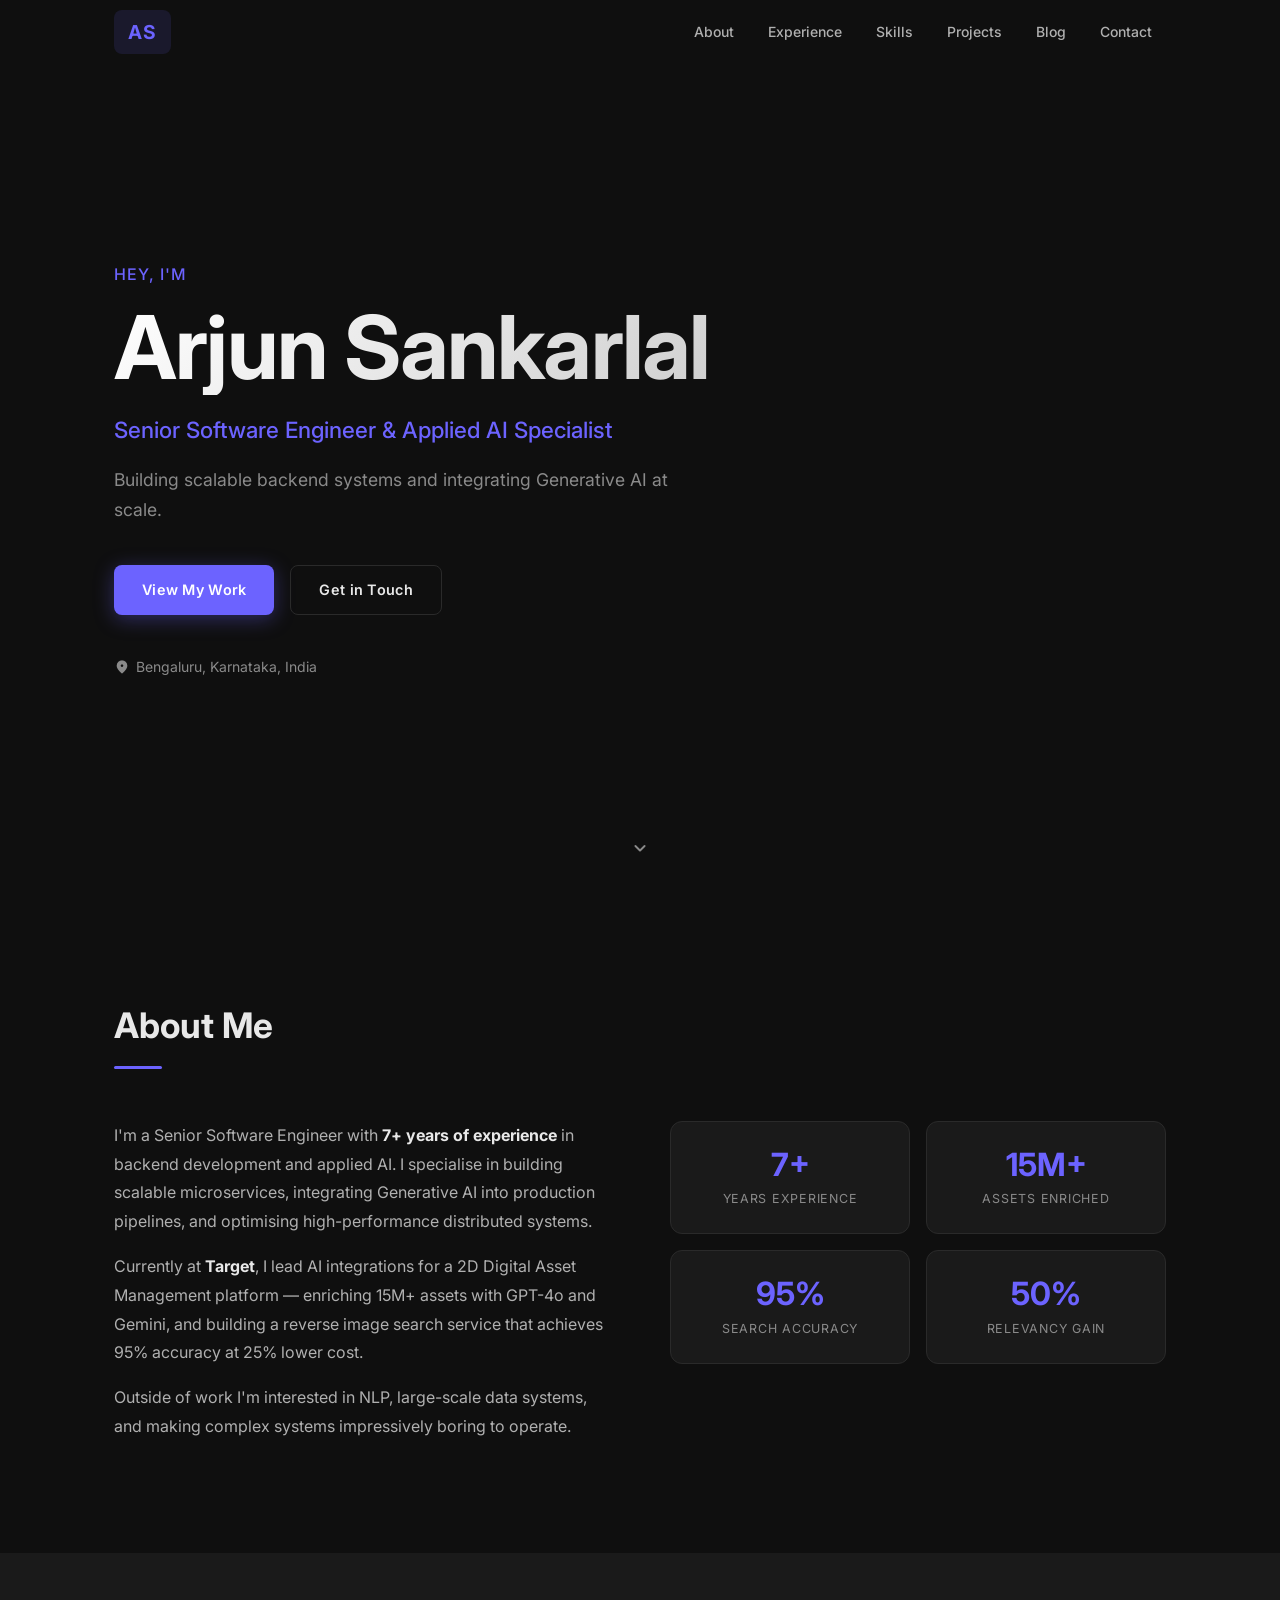
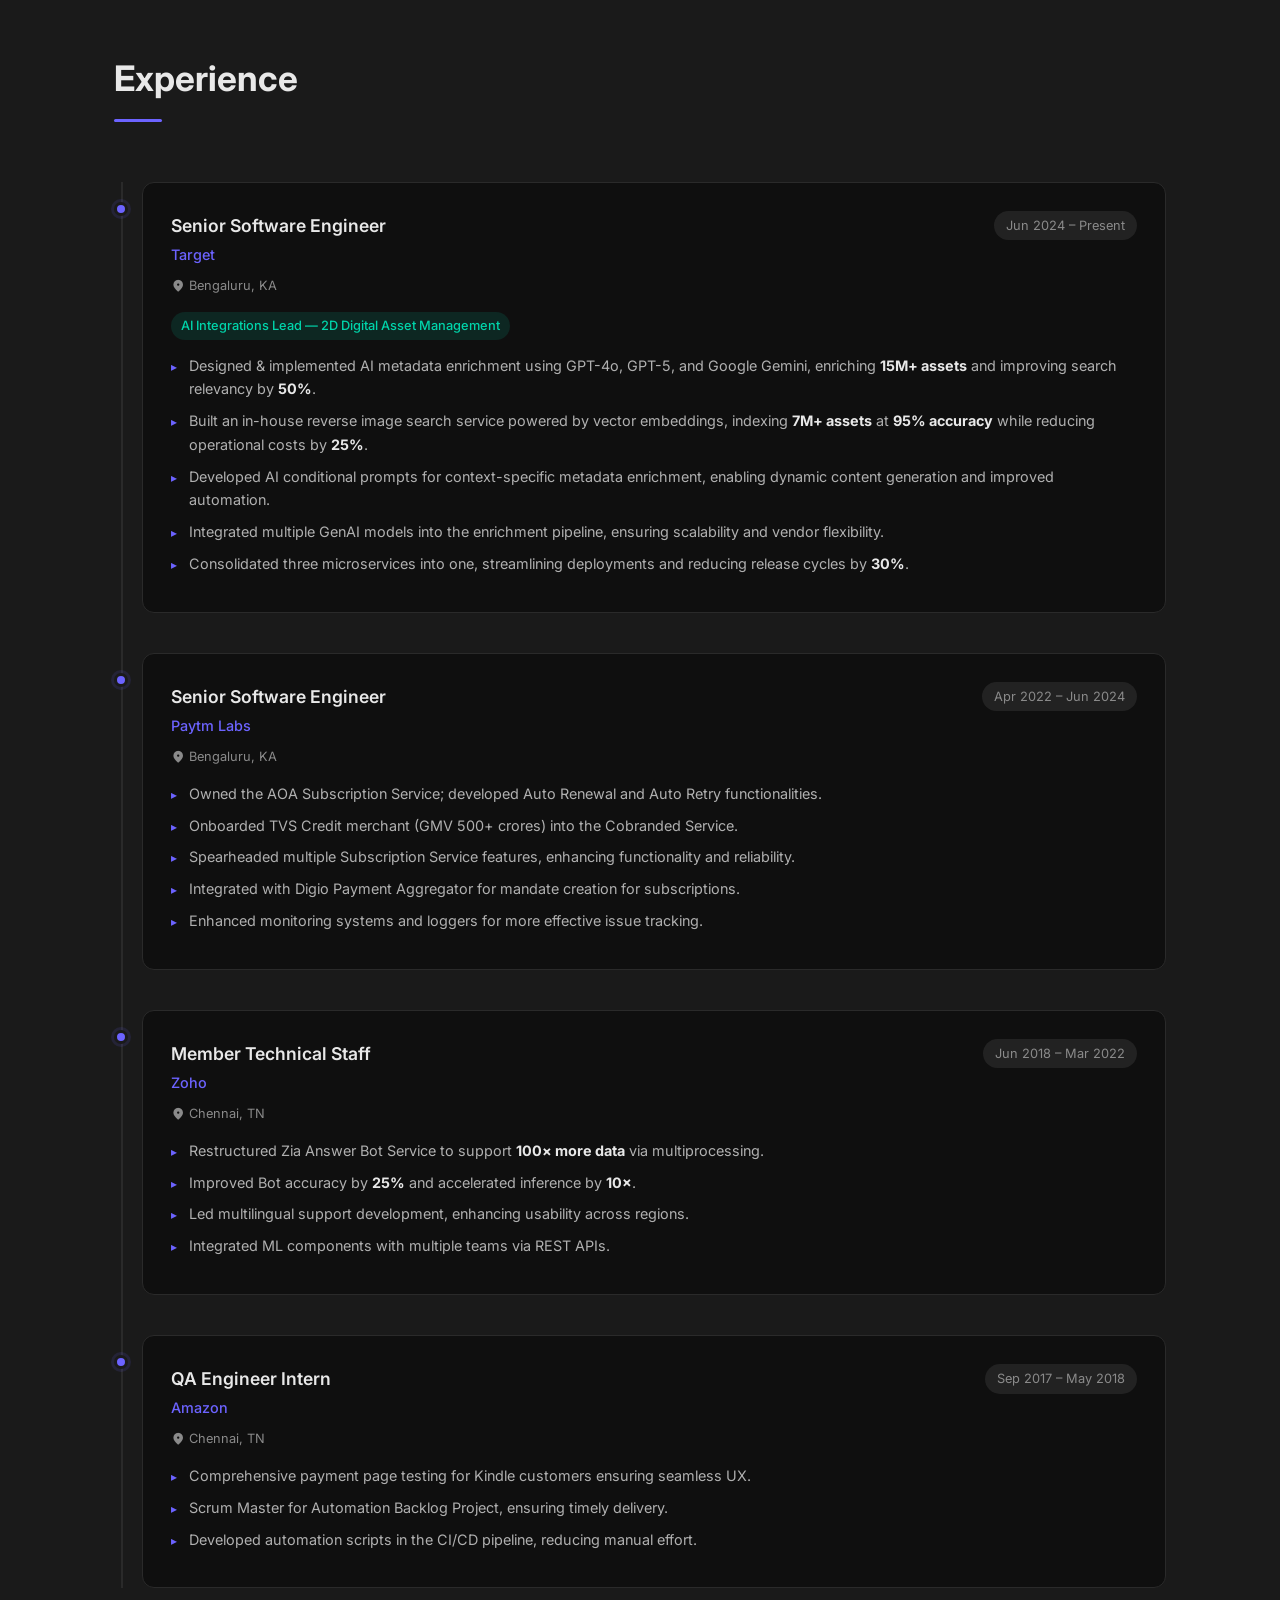
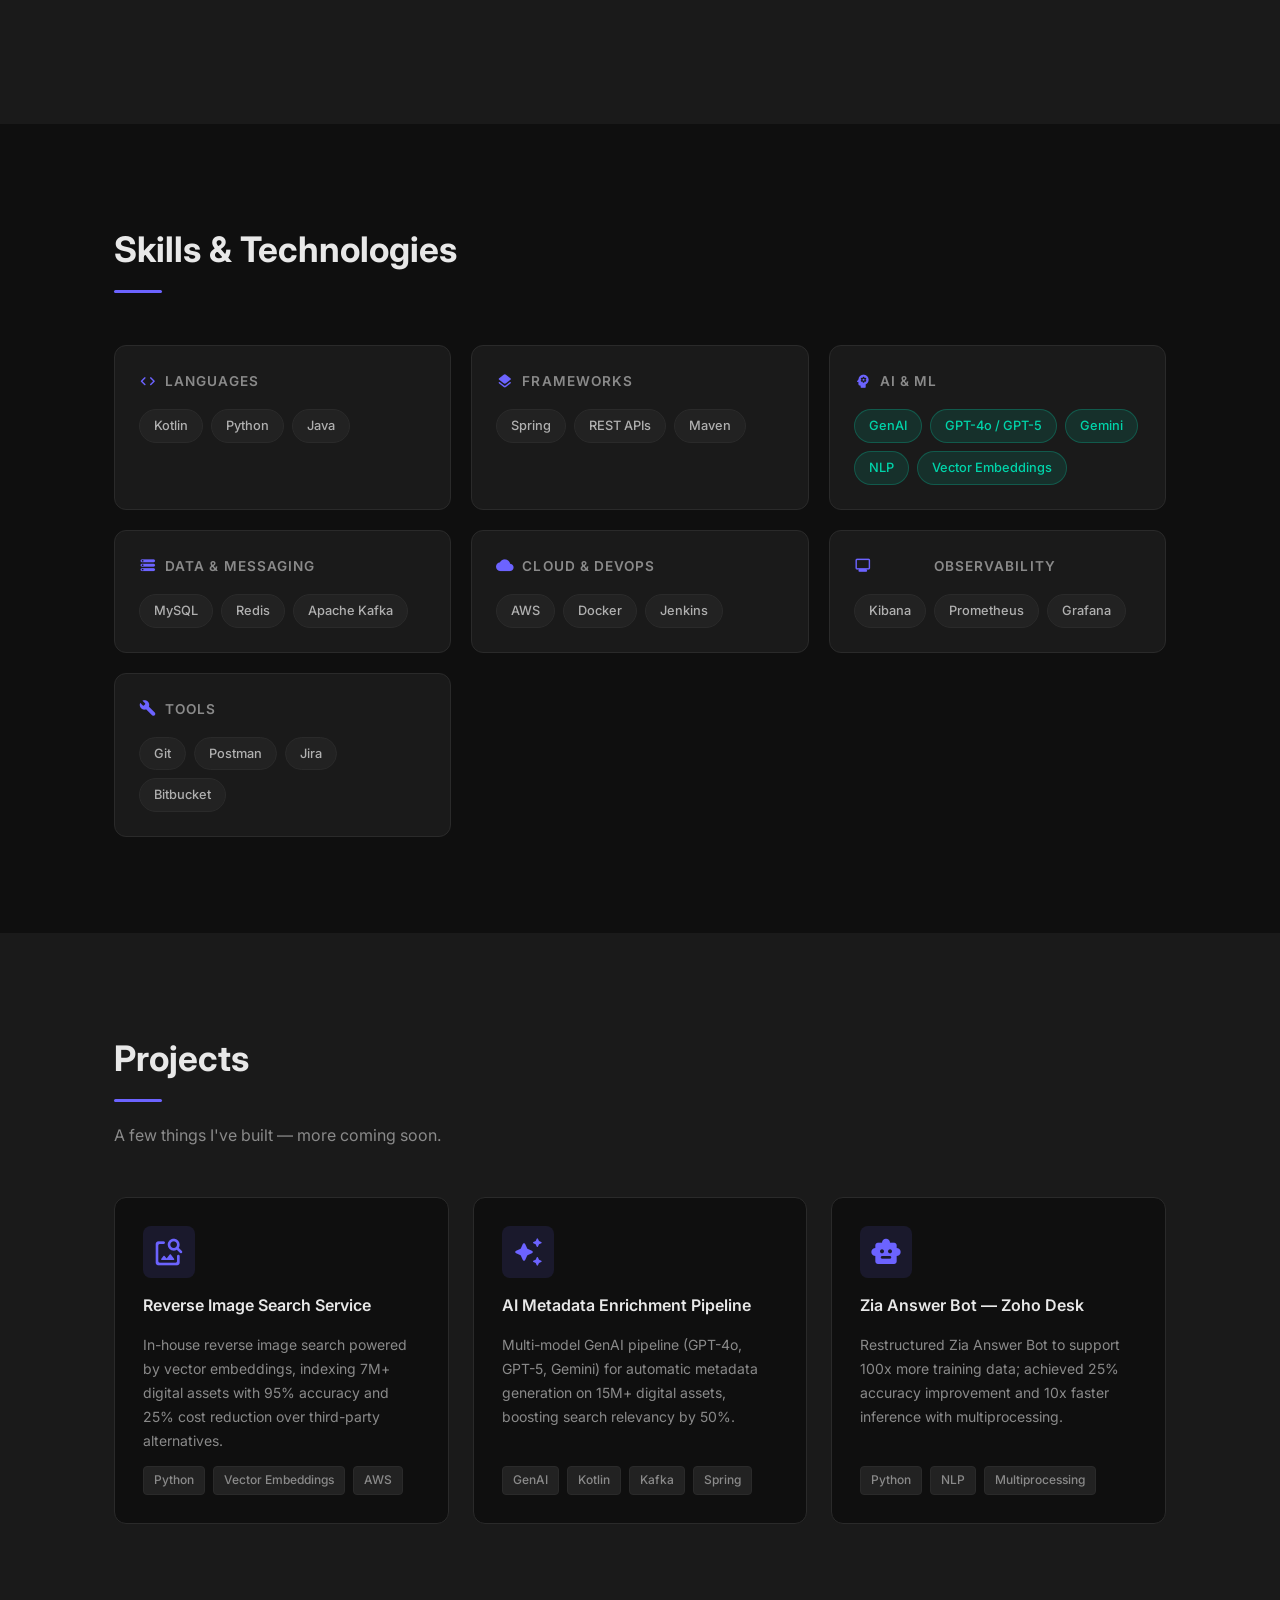
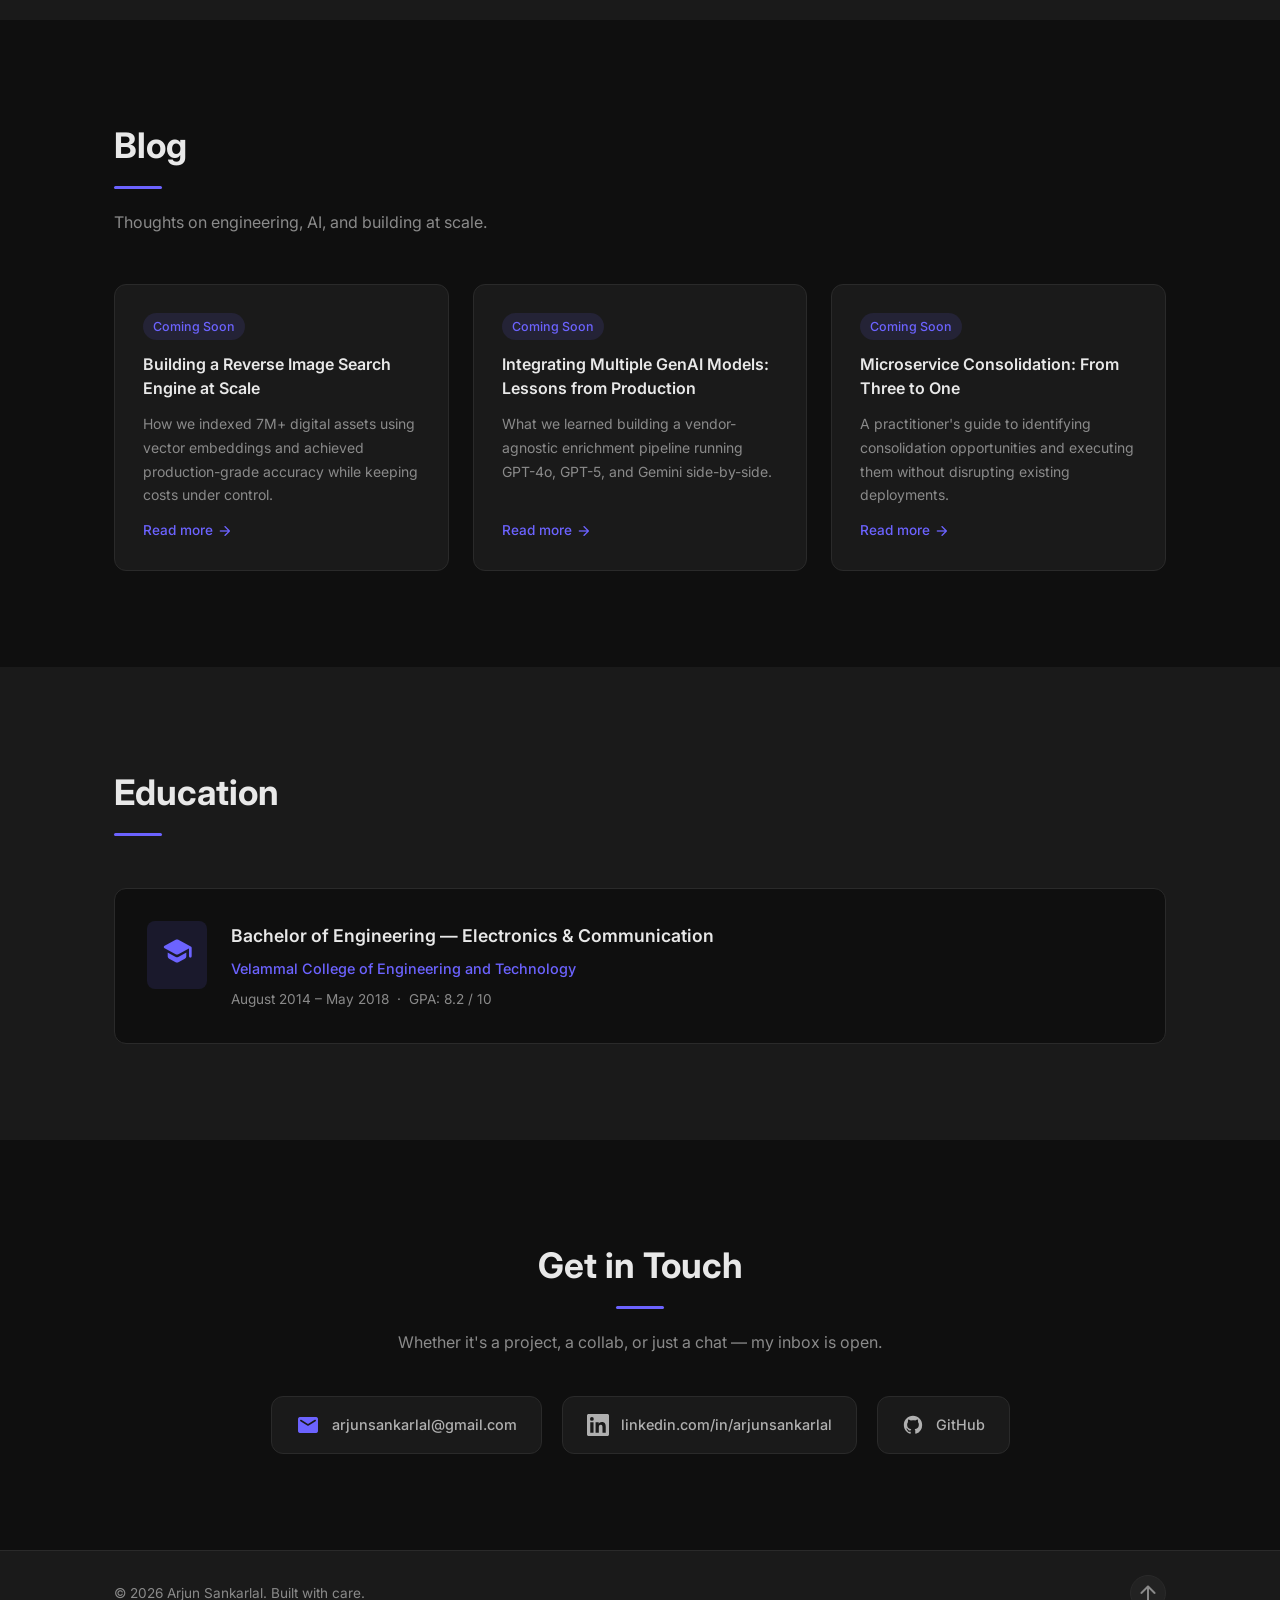
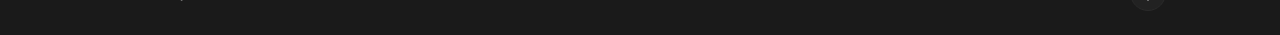
==== index.html @ 86dde0c1 "Initial commit: personal portfolio" ====
<!DOCTYPE html>
<html lang="en">
<head>
  <meta charset="UTF-8" />
  <meta name="viewport" content="width=device-width, initial-scale=1.0" />
  <meta name="description" content="Arjun Sankarlal — Senior Software Engineer specialising in backend development and applied AI." />
  <title>Arjun Sankarlal</title>
  <link rel="preconnect" href="https://fonts.googleapis.com" />
  <link rel="preconnect" href="https://fonts.gstatic.com" crossorigin />
  <link href="https://fonts.googleapis.com/css2?family=Inter:wght@300;400;500;600;700&display=swap" rel="stylesheet" />
  <link href="https://fonts.googleapis.com/icon?family=Material+Icons+Round" rel="stylesheet" />
  <link rel="stylesheet" href="style.css" />
</head>
<body>
  <header class="site-header" id="site-header">
    <nav class="nav-inner">
      <a href="#hero" class="nav-logo">AS</a>
      <button class="nav-hamburger" id="nav-hamburger" aria-label="Toggle menu">
        <span class="material-icons-round">menu</span>
      </button>
      <ul class="nav-links" id="nav-links">
        <li><a href="#about"      class="nav-link">About</a></li>
        <li><a href="#experience" class="nav-link">Experience</a></li>
        <li><a href="#skills"     class="nav-link">Skills</a></li>
        <li><a href="#projects"   class="nav-link">Projects</a></li>
        <li><a href="#blogs"      class="nav-link">Blog</a></li>
        <li><a href="#contact"    class="nav-link">Contact</a></li>
      </ul>
    </nav>
  </header>

  <main>
    <section id="hero" class="hero">
      <div class="hero-content">
        <p class="hero-eyebrow">Hey, I'm</p>
        <h1 class="hero-name">Arjun Sankarlal</h1>
        <p class="hero-title">Senior Software Engineer &amp; Applied AI Specialist</p>
        <p class="hero-sub">Building scalable backend systems and integrating Generative AI at scale.</p>
        <div class="hero-cta">
          <a href="#experience" class="btn btn-primary">View My Work</a>
          <a href="#contact"    class="btn btn-outline">Get in Touch</a>
        </div>
        <div class="hero-location">
          <span class="material-icons-round" aria-hidden="true">location_on</span>
          Bengaluru, Karnataka, India
        </div>
      </div>
      <div class="hero-scroll-hint" aria-hidden="true">
        <span class="material-icons-round">keyboard_arrow_down</span>
      </div>
    </section>

    <section id="about" class="section">
      <div class="container">
        <h2 class="section-title">About Me</h2>
        <div class="about-grid">
          <div class="about-text">
            <p>I'm a Senior Software Engineer with <strong>7+ years of experience</strong> in backend development and applied AI. I specialise in building scalable microservices, integrating Generative AI into production pipelines, and optimising high-performance distributed systems.</p>
            <p>Currently at <strong>Target</strong>, I lead AI integrations for a 2D Digital Asset Management platform — enriching 15M+ assets with GPT-4o and Gemini, and building a reverse image search service that achieves 95% accuracy at 25% lower cost.</p>
            <p>Outside of work I'm interested in NLP, large-scale data systems, and making complex systems impressively boring to operate.</p>
          </div>
          <div class="about-stats">
            <div class="stat-card reveal"><span class="stat-number">7+</span><span class="stat-label">Years Experience</span></div>
            <div class="stat-card reveal"><span class="stat-number">15M+</span><span class="stat-label">Assets Enriched</span></div>
            <div class="stat-card reveal"><span class="stat-number">95%</span><span class="stat-label">Search Accuracy</span></div>
            <div class="stat-card reveal"><span class="stat-number">50%</span><span class="stat-label">Relevancy Gain</span></div>
          </div>
        </div>
      </div>
    </section>

    <section id="experience" class="section section-alt">
      <div class="container">
        <h2 class="section-title">Experience</h2>
        <div class="timeline">

          <div class="timeline-item reveal">
            <div class="timeline-marker"></div>
            <div class="timeline-card">
              <div class="timeline-header">
                <div>
                  <h3 class="timeline-role">Senior Software Engineer</h3>
                  <p class="timeline-company">Target</p>
                </div>
                <span class="timeline-period">Jun 2024 – Present</span>
              </div>
              <p class="timeline-location"><span class="material-icons-round">location_on</span> Bengaluru, KA</p>
              <p class="timeline-tag-label">AI Integrations Lead — 2D Digital Asset Management</p>
              <ul class="timeline-bullets">
                <li>Designed &amp; implemented AI metadata enrichment using GPT-4o, GPT-5, and Google Gemini, enriching <strong>15M+ assets</strong> and improving search relevancy by <strong>50%</strong>.</li>
                <li>Built an in-house reverse image search service powered by vector embeddings, indexing <strong>7M+ assets</strong> at <strong>95% accuracy</strong> while reducing operational costs by <strong>25%</strong>.</li>
                <li>Developed AI conditional prompts for context-specific metadata enrichment, enabling dynamic content generation and improved automation.</li>
                <li>Integrated multiple GenAI models into the enrichment pipeline, ensuring scalability and vendor flexibility.</li>
                <li>Consolidated three microservices into one, streamlining deployments and reducing release cycles by <strong>30%</strong>.</li>
              </ul>
            </div>
          </div>

          <div class="timeline-item reveal">
            <div class="timeline-marker"></div>
            <div class="timeline-card">
              <div class="timeline-header">
                <div>
                  <h3 class="timeline-role">Senior Software Engineer</h3>
                  <p class="timeline-company">Paytm Labs</p>
                </div>
                <span class="timeline-period">Apr 2022 – Jun 2024</span>
              </div>
              <p class="timeline-location"><span class="material-icons-round">location_on</span> Bengaluru, KA</p>
              <ul class="timeline-bullets">
                <li>Owned the AOA Subscription Service; developed Auto Renewal and Auto Retry functionalities.</li>
                <li>Onboarded TVS Credit merchant (GMV 500+ crores) into the Cobranded Service.</li>
                <li>Spearheaded multiple Subscription Service features, enhancing functionality and reliability.</li>
                <li>Integrated with Digio Payment Aggregator for mandate creation for subscriptions.</li>
                <li>Enhanced monitoring systems and loggers for more effective issue tracking.</li>
              </ul>
            </div>
          </div>

          <div class="timeline-item reveal">
            <div class="timeline-marker"></div>
            <div class="timeline-card">
              <div class="timeline-header">
                <div>
                  <h3 class="timeline-role">Member Technical Staff</h3>
                  <p class="timeline-company">Zoho</p>
                </div>
                <span class="timeline-period">Jun 2018 – Mar 2022</span>
              </div>
              <p class="timeline-location"><span class="material-icons-round">location_on</span> Chennai, TN</p>
              <ul class="timeline-bullets">
                <li>Restructured Zia Answer Bot Service to support <strong>100× more data</strong> via multiprocessing.</li>
                <li>Improved Bot accuracy by <strong>25%</strong> and accelerated inference by <strong>10×</strong>.</li>
                <li>Led multilingual support development, enhancing usability across regions.</li>
                <li>Integrated ML components with multiple teams via REST APIs.</li>
              </ul>
            </div>
          </div>

          <div class="timeline-item reveal">
            <div class="timeline-marker"></div>
            <div class="timeline-card">
              <div class="timeline-header">
                <div>
                  <h3 class="timeline-role">QA Engineer Intern</h3>
                  <p class="timeline-company">Amazon</p>
                </div>
                <span class="timeline-period">Sep 2017 – May 2018</span>
              </div>
              <p class="timeline-location"><span class="material-icons-round">location_on</span> Chennai, TN</p>
              <ul class="timeline-bullets">
                <li>Comprehensive payment page testing for Kindle customers ensuring seamless UX.</li>
                <li>Scrum Master for Automation Backlog Project, ensuring timely delivery.</li>
                <li>Developed automation scripts in the CI/CD pipeline, reducing manual effort.</li>
              </ul>
            </div>
          </div>

        </div>
      </div>
    </section>

    <section id="skills" class="section">
      <div class="container">
        <h2 class="section-title">Skills &amp; Technologies</h2>
        <div class="skills-grid">
          <div class="skill-group reveal">
            <h3 class="skill-group-title"><span class="material-icons-round">code</span> Languages</h3>
            <div class="skill-chips"><span class="chip">Kotlin</span><span class="chip">Python</span><span class="chip">Java</span></div>
          </div>
          <div class="skill-group reveal">
            <h3 class="skill-group-title"><span class="material-icons-round">layers</span> Frameworks</h3>
            <div class="skill-chips"><span class="chip">Spring</span><span class="chip">REST APIs</span><span class="chip">Maven</span></div>
          </div>
          <div class="skill-group reveal">
            <h3 class="skill-group-title"><span class="material-icons-round">psychology</span> AI &amp; ML</h3>
            <div class="skill-chips"><span class="chip chip-accent">GenAI</span><span class="chip chip-accent">GPT-4o / GPT-5</span><span class="chip chip-accent">Gemini</span><span class="chip chip-accent">NLP</span><span class="chip chip-accent">Vector Embeddings</span></div>
          </div>
          <div class="skill-group reveal">
            <h3 class="skill-group-title"><span class="material-icons-round">storage</span> Data &amp; Messaging</h3>
            <div class="skill-chips"><span class="chip">MySQL</span><span class="chip">Redis</span><span class="chip">Apache Kafka</span></div>
          </div>
          <div class="skill-group reveal">
            <h3 class="skill-group-title"><span class="material-icons-round">cloud</span> Cloud &amp; DevOps</h3>
            <div class="skill-chips"><span class="chip">AWS</span><span class="chip">Docker</span><span class="chip">Jenkins</span></div>
          </div>
          <div class="skill-group reveal">
            <h3 class="skill-group-title"><span class="material-icons-round">monitoring</span> Observability</h3>
            <div class="skill-chips"><span class="chip">Kibana</span><span class="chip">Prometheus</span><span class="chip">Grafana</span></div>
          </div>
          <div class="skill-group reveal">
            <h3 class="skill-group-title"><span class="material-icons-round">build</span> Tools</h3>
            <div class="skill-chips"><span class="chip">Git</span><span class="chip">Postman</span><span class="chip">Jira</span><span class="chip">Bitbucket</span></div>
          </div>
        </div>
      </div>
    </section>

    <section id="projects" class="section section-alt">
      <div class="container">
        <h2 class="section-title">Projects</h2>
        <p class="section-sub">A few things I've built — more coming soon.</p>
        <div class="projects-grid">
          <article class="project-card reveal">
            <div class="project-card-header">
              <span class="material-icons-round project-icon">image_search</span>
            </div>
            <h3 class="project-title">Reverse Image Search Service</h3>
            <p class="project-desc">In-house reverse image search powered by vector embeddings, indexing 7M+ digital assets with 95% accuracy and 25% cost reduction over third-party alternatives.</p>
            <div class="project-tags"><span class="tag">Python</span><span class="tag">Vector Embeddings</span><span class="tag">AWS</span></div>
          </article>
          <article class="project-card reveal">
            <div class="project-card-header">
              <span class="material-icons-round project-icon">auto_awesome</span>
            </div>
            <h3 class="project-title">AI Metadata Enrichment Pipeline</h3>
            <p class="project-desc">Multi-model GenAI pipeline (GPT-4o, GPT-5, Gemini) for automatic metadata generation on 15M+ digital assets, boosting search relevancy by 50%.</p>
            <div class="project-tags"><span class="tag">GenAI</span><span class="tag">Kotlin</span><span class="tag">Kafka</span><span class="tag">Spring</span></div>
          </article>
          <article class="project-card reveal">
            <div class="project-card-header">
              <span class="material-icons-round project-icon">smart_toy</span>
            </div>
            <h3 class="project-title">Zia Answer Bot — Zoho Desk</h3>
            <p class="project-desc">Restructured Zia Answer Bot to support 100x more training data; achieved 25% accuracy improvement and 10x faster inference with multiprocessing.</p>
            <div class="project-tags"><span class="tag">Python</span><span class="tag">NLP</span><span class="tag">Multiprocessing</span></div>
          </article>
        </div>
      </div>
    </section>

    <section id="blogs" class="section">
      <div class="container">
        <h2 class="section-title">Blog</h2>
        <p class="section-sub">Thoughts on engineering, AI, and building at scale.</p>
        <div class="blog-grid">
          <article class="blog-card reveal">
            <div class="blog-meta"><span class="blog-date">Coming Soon</span></div>
            <h3 class="blog-title">Building a Reverse Image Search Engine at Scale</h3>
            <p class="blog-excerpt">How we indexed 7M+ digital assets using vector embeddings and achieved production-grade accuracy while keeping costs under control.</p>
            <a href="#" class="blog-link">Read more <span class="material-icons-round">arrow_forward</span></a>
          </article>
          <article class="blog-card reveal">
            <div class="blog-meta"><span class="blog-date">Coming Soon</span></div>
            <h3 class="blog-title">Integrating Multiple GenAI Models: Lessons from Production</h3>
            <p class="blog-excerpt">What we learned building a vendor-agnostic enrichment pipeline running GPT-4o, GPT-5, and Gemini side-by-side.</p>
            <a href="#" class="blog-link">Read more <span class="material-icons-round">arrow_forward</span></a>
          </article>
          <article class="blog-card reveal">
            <div class="blog-meta"><span class="blog-date">Coming Soon</span></div>
            <h3 class="blog-title">Microservice Consolidation: From Three to One</h3>
            <p class="blog-excerpt">A practitioner's guide to identifying consolidation opportunities and executing them without disrupting existing deployments.</p>
            <a href="#" class="blog-link">Read more <span class="material-icons-round">arrow_forward</span></a>
          </article>
        </div>
      </div>
    </section>

    <section id="education" class="section section-alt">
      <div class="container">
        <h2 class="section-title">Education</h2>
        <div class="edu-card reveal">
          <div class="edu-icon"><span class="material-icons-round">school</span></div>
          <div class="edu-info">
            <h3 class="edu-degree">Bachelor of Engineering — Electronics &amp; Communication</h3>
            <p class="edu-school">Velammal College of Engineering and Technology</p>
            <p class="edu-detail">August 2014 – May 2018 &nbsp;·&nbsp; GPA: 8.2 / 10</p>
          </div>
        </div>
      </div>
    </section>

    <section id="contact" class="section">
      <div class="container contact-container">
        <h2 class="section-title">Get in Touch</h2>
        <p class="section-sub">Whether it's a project, a collab, or just a chat — my inbox is open.</p>
        <div class="contact-links reveal">
          <a href="mailto:arjunsankarlal@gmail.com" class="contact-card">
            <span class="material-icons-round">email</span>
            <span>arjunsankarlal@gmail.com</span>
          </a>
          <a href="https://linkedin.com/in/arjunsankarlal/" target="_blank" rel="noopener noreferrer" class="contact-card">
            <svg width="22" height="22" viewBox="0 0 24 24" fill="currentColor"><path d="M20.447 20.452h-3.554v-5.569c0-1.328-.027-3.037-1.852-3.037-1.853 0-2.136 1.445-2.136 2.939v5.667H9.351V9h3.414v1.561h.046c.477-.9 1.637-1.85 3.37-1.85 3.601 0 4.267 2.37 4.267 5.455v6.286zM5.337 7.433a2.062 2.062 0 01-2.063-2.065 2.064 2.064 0 112.063 2.065zm1.782 13.019H3.555V9h3.564v11.452zM22.225 0H1.771C.792 0 0 .774 0 1.729v20.542C0 23.227.792 24 1.771 24h20.451C23.2 24 24 23.227 24 22.271V1.729C24 .774 23.2 0 22.222 0h.003z"/></svg>
            <span>linkedin.com/in/arjunsankarlal</span>
          </a>
          <a href="https://github.com/" target="_blank" rel="noopener noreferrer" class="contact-card">
            <svg width="22" height="22" viewBox="0 0 24 24" fill="currentColor"><path d="M12 2C6.477 2 2 6.484 2 12.017c0 4.425 2.865 8.18 6.839 9.504.5.092.682-.217.682-.483 0-.237-.008-.868-.013-1.703-2.782.605-3.369-1.343-3.369-1.343-.454-1.158-1.11-1.466-1.11-1.466-.908-.62.069-.608.069-.608 1.003.07 1.531 1.032 1.531 1.032.892 1.53 2.341 1.088 2.91.832.092-.647.35-1.088.636-1.338-2.22-.253-4.555-1.113-4.555-4.951 0-1.093.39-1.988 1.029-2.688-.103-.253-.446-1.272.098-2.65 0 0 .84-.27 2.75 1.026A9.564 9.564 0 0112 6.844c.85.004 1.705.115 2.504.337 1.909-1.296 2.747-1.027 2.747-1.027.546 1.379.202 2.398.1 2.651.64.7 1.028 1.595 1.028 2.688 0 3.848-2.339 4.695-4.566 4.943.359.309.678.92.678 1.855 0 1.338-.012 2.419-.012 2.747 0 .268.18.58.688.482A10.019 10.019 0 0022 12.017C22 6.484 17.522 2 12 2z"/></svg>
            <span>GitHub</span>
          </a>
        </div>
      </div>
    </section>
  </main>

  <footer class="site-footer">
    <div class="container footer-inner">
      <p>&copy; <span id="footer-year"></span> Arjun Sankarlal. Built with care.</p>
      <a href="#hero" class="back-to-top" aria-label="Back to top">
        <span class="material-icons-round">arrow_upward</span>
      </a>
    </div>
  </footer>

  <script src="main.js"></script>
</body>
</html>
---- style.css ----
/* ─────────────────────────────────────────────
   Design tokens
───────────────────────────────────────────── */
:root {
  --clr-bg:          #0f0f0f;
  --clr-surface:     #1a1a1a;
  --clr-surface2:    #222222;
  --clr-border:      #2a2a2a;
  --clr-text:        #e8e8e8;
  --clr-text-muted:  #8a8a8a;
  --clr-text-sub:    #b0b0b0;
  --clr-primary:     #6c63ff;
  --clr-primary-dim: rgba(108,99,255,.12);
  --clr-accent:      #00d4aa;
  --clr-accent-dim:  rgba(0,212,170,.12);
  --clr-white:       #ffffff;

  --nav-h:    64px;
  --radius-s: 8px;
  --radius-m: 12px;
  --radius-l: 20px;

  --shadow-card: 0 2px 16px rgba(0,0,0,.4);
  --shadow-hover: 0 8px 32px rgba(0,0,0,.5);

  --transition: 0.2s ease;
}

/* ─────────────────────────────────────────────
   Reset & Base
───────────────────────────────────────────── */
*, *::before, *::after { box-sizing: border-box; margin: 0; padding: 0; }

html {
  scroll-behavior: smooth;
  font-size: 16px;
}

body {
  font-family: 'Inter', system-ui, sans-serif;
  background: var(--clr-bg);
  color: var(--clr-text);
  line-height: 1.7;
  -webkit-font-smoothing: antialiased;
}

a { color: inherit; text-decoration: none; }
ul { list-style: none; }
img { display: block; max-width: 100%; }

/* ─────────────────────────────────────────────
   Layout helpers
───────────────────────────────────────────── */
.container {
  max-width: 1100px;
  margin: 0 auto;
  padding: 0 24px;
}

.section {
  padding: 96px 0;
}
.section-alt {
  background: var(--clr-surface);
}

.section-title {
  font-size: clamp(1.6rem, 3vw, 2.2rem);
  font-weight: 700;
  margin-bottom: 12px;
  position: relative;
  display: inline-block;
}
.section-title::after {
  content: '';
  display: block;
  height: 3px;
  width: 48px;
  background: var(--clr-primary);
  border-radius: 99px;
  margin-top: 10px;
}

.section-sub {
  color: var(--clr-text-muted);
  margin-bottom: 48px;
  margin-top: 8px;
  font-size: 1rem;
}

/* ─────────────────────────────────────────────
   Reveal animation
───────────────────────────────────────────── */
.reveal {
  opacity: 0;
  transform: translateY(28px);
  transition: opacity 0.55s ease, transform 0.55s ease;
}
.reveal.visible {
  opacity: 1;
  transform: translateY(0);
}

/* ─────────────────────────────────────────────
   NAV
───────────────────────────────────────────── */
.site-header {
  position: fixed;
  top: 0; left: 0; right: 0;
  z-index: 100;
  height: var(--nav-h);
  transition: background var(--transition), box-shadow var(--transition);
}
.site-header.scrolled {
  background: rgba(15,15,15,.92);
  backdrop-filter: blur(12px);
  -webkit-backdrop-filter: blur(12px);
  box-shadow: 0 1px 0 var(--clr-border);
}

.nav-inner {
  max-width: 1100px;
  margin: 0 auto;
  padding: 0 24px;
  height: 100%;
  display: flex;
  align-items: center;
  justify-content: space-between;
}

.nav-logo {
  font-size: 1.2rem;
  font-weight: 700;
  letter-spacing: 0.05em;
  color: var(--clr-primary);
  background: var(--clr-primary-dim);
  padding: 6px 14px;
  border-radius: var(--radius-s);
  transition: background var(--transition);
}
.nav-logo:hover { background: rgba(108,99,255,.22); }

.nav-links {
  display: flex;
  gap: 6px;
  align-items: center;
}

.nav-link {
  font-size: 0.875rem;
  font-weight: 500;
  color: var(--clr-text-sub);
  padding: 6px 14px;
  border-radius: var(--radius-s);
  transition: color var(--transition), background var(--transition);
}
.nav-link:hover, .nav-link.active {
  color: var(--clr-text);
  background: var(--clr-surface2);
}

.nav-hamburger {
  display: none;
  background: none;
  border: none;
  cursor: pointer;
  color: var(--clr-text);
  padding: 6px;
  border-radius: var(--radius-s);
}

/* ─────────────────────────────────────────────
   HERO
───────────────────────────────────────────── */
.hero {
  min-height: 100svh;
  display: flex;
  flex-direction: column;
  justify-content: center;
  padding: calc(var(--nav-h) + 40px) 24px 60px;
  max-width: 1100px;
  margin: 0 auto;
  position: relative;
}

.hero-eyebrow {
  font-size: 1rem;
  color: var(--clr-primary);
  font-weight: 500;
  letter-spacing: 0.06em;
  text-transform: uppercase;
  margin-bottom: 12px;
}

.hero-name {
  font-size: clamp(2.8rem, 7vw, 5.5rem);
  font-weight: 700;
  line-height: 1.08;
  letter-spacing: -0.02em;
  background: linear-gradient(135deg, var(--clr-white) 0%, var(--clr-text-sub) 100%);
  -webkit-background-clip: text;
  -webkit-text-fill-color: transparent;
  background-clip: text;
  margin-bottom: 16px;
}

.hero-title {
  font-size: clamp(1.1rem, 2.5vw, 1.4rem);
  color: var(--clr-primary);
  font-weight: 500;
  margin-bottom: 16px;
}

.hero-sub {
  font-size: clamp(0.95rem, 1.8vw, 1.1rem);
  color: var(--clr-text-muted);
  max-width: 560px;
  margin-bottom: 40px;
}

.hero-cta {
  display: flex;
  gap: 16px;
  flex-wrap: wrap;
  margin-bottom: 40px;
}

.btn {
  display: inline-flex;
  align-items: center;
  gap: 8px;
  padding: 12px 28px;
  border-radius: var(--radius-s);
  font-size: 0.9rem;
  font-weight: 600;
  letter-spacing: 0.02em;
  transition: transform var(--transition), box-shadow var(--transition), background var(--transition);
  cursor: pointer;
}
.btn:hover { transform: translateY(-2px); }

.btn-primary {
  background: var(--clr-primary);
  color: #fff;
  box-shadow: 0 4px 20px rgba(108,99,255,.35);
}
.btn-primary:hover { box-shadow: 0 8px 30px rgba(108,99,255,.5); }

.btn-outline {
  border: 1.5px solid var(--clr-border);
  color: var(--clr-text);
  background: transparent;
}
.btn-outline:hover {
  border-color: var(--clr-primary);
  background: var(--clr-primary-dim);
}

.hero-location {
  display: inline-flex;
  align-items: center;
  gap: 6px;
  font-size: 0.875rem;
  color: var(--clr-text-muted);
}
.hero-location .material-icons-round { font-size: 1rem; }

.hero-scroll-hint {
  position: absolute;
  bottom: 32px;
  left: 50%;
  transform: translateX(-50%);
  color: var(--clr-text-muted);
  animation: bounce 2s infinite;
}
@keyframes bounce {
  0%, 100% { transform: translateX(-50%) translateY(0); }
  50%       { transform: translateX(-50%) translateY(8px); }
}

/* ─────────────────────────────────────────────
   ABOUT
───────────────────────────────────────────── */
.about-grid {
  display: grid;
  grid-template-columns: 1fr 1fr;
  gap: 60px;
  align-items: start;
  margin-top: 40px;
}

.about-text p {
  color: var(--clr-text-sub);
  margin-bottom: 16px;
  font-size: 1rem;
  line-height: 1.8;
}
.about-text strong { color: var(--clr-text); }

.about-stats {
  display: grid;
  grid-template-columns: 1fr 1fr;
  gap: 16px;
}

.stat-card {
  background: var(--clr-surface);
  border: 1px solid var(--clr-border);
  border-radius: var(--radius-m);
  padding: 24px 20px;
  text-align: center;
  transition: border-color var(--transition), transform var(--transition);
}
.section-alt .stat-card { background: var(--clr-bg); }

.stat-card:hover {
  border-color: var(--clr-primary);
  transform: translateY(-3px);
}

.stat-number {
  display: block;
  font-size: 2rem;
  font-weight: 700;
  color: var(--clr-primary);
  line-height: 1.2;
}
.stat-label {
  display: block;
  font-size: 0.78rem;
  color: var(--clr-text-muted);
  margin-top: 4px;
  text-transform: uppercase;
  letter-spacing: 0.06em;
}

/* ─────────────────────────────────────────────
   TIMELINE / EXPERIENCE
───────────────────────────────────────────── */
.timeline {
  position: relative;
  margin-top: 48px;
  padding-left: 28px;
}
.timeline::before {
  content: '';
  position: absolute;
  left: 7px;
  top: 0; bottom: 0;
  width: 2px;
  background: var(--clr-border);
}

.timeline-item {
  position: relative;
  margin-bottom: 40px;
}

.timeline-marker {
  position: absolute;
  left: -28px;
  top: 20px;
  width: 14px;
  height: 14px;
  border-radius: 50%;
  background: var(--clr-primary);
  border: 3px solid var(--clr-surface);
  z-index: 1;
  box-shadow: 0 0 0 3px var(--clr-primary-dim);
}

.timeline-card {
  background: var(--clr-bg);
  border: 1px solid var(--clr-border);
  border-radius: var(--radius-m);
  padding: 28px;
  transition: border-color var(--transition), box-shadow var(--transition);
}
.timeline-card:hover {
  border-color: rgba(108,99,255,.4);
  box-shadow: var(--shadow-hover);
}

.timeline-header {
  display: flex;
  justify-content: space-between;
  align-items: flex-start;
  gap: 16px;
  flex-wrap: wrap;
  margin-bottom: 8px;
}

.timeline-role {
  font-size: 1.1rem;
  font-weight: 600;
  color: var(--clr-text);
}
.timeline-company {
  font-size: 0.9rem;
  color: var(--clr-primary);
  font-weight: 500;
  margin-top: 2px;
}
.timeline-period {
  font-size: 0.8rem;
  color: var(--clr-text-muted);
  background: var(--clr-surface2);
  padding: 4px 12px;
  border-radius: 99px;
  white-space: nowrap;
  flex-shrink: 0;
}
.timeline-location {
  display: flex;
  align-items: center;
  gap: 4px;
  font-size: 0.8rem;
  color: var(--clr-text-muted);
  margin-bottom: 14px;
}
.timeline-location .material-icons-round { font-size: 0.9rem; }

.timeline-tag-label {
  font-size: 0.8rem;
  color: var(--clr-accent);
  background: var(--clr-accent-dim);
  display: inline-block;
  padding: 3px 10px;
  border-radius: 99px;
  margin-bottom: 14px;
  font-weight: 500;
}

.timeline-bullets {
  padding-left: 0;
}
.timeline-bullets li {
  position: relative;
  padding-left: 18px;
  margin-bottom: 8px;
  font-size: 0.9rem;
  color: var(--clr-text-sub);
  line-height: 1.65;
}
.timeline-bullets li::before {
  content: '▸';
  position: absolute;
  left: 0;
  color: var(--clr-primary);
  font-size: 0.75rem;
  top: 3px;
}
.timeline-bullets li strong { color: var(--clr-text); }

/* ─────────────────────────────────────────────
   SKILLS
───────────────────────────────────────────── */
.skills-grid {
  display: grid;
  grid-template-columns: repeat(auto-fill, minmax(280px, 1fr));
  gap: 20px;
  margin-top: 40px;
}

.skill-group {
  background: var(--clr-surface);
  border: 1px solid var(--clr-border);
  border-radius: var(--radius-m);
  padding: 24px;
  transition: border-color var(--transition);
}
.skill-group:hover { border-color: rgba(108,99,255,.35); }

.skill-group-title {
  font-size: 0.85rem;
  font-weight: 600;
  color: var(--clr-text-muted);
  text-transform: uppercase;
  letter-spacing: 0.08em;
  margin-bottom: 16px;
  display: flex;
  align-items: center;
  gap: 8px;
}
.skill-group-title .material-icons-round {
  font-size: 1.1rem;
  color: var(--clr-primary);
}

.skill-chips {
  display: flex;
  flex-wrap: wrap;
  gap: 8px;
}

.chip {
  background: var(--clr-surface2);
  color: var(--clr-text-sub);
  font-size: 0.8rem;
  font-weight: 500;
  padding: 5px 14px;
  border-radius: 99px;
  border: 1px solid var(--clr-border);
  transition: background var(--transition), color var(--transition), border-color var(--transition);
}
.chip:hover {
  background: var(--clr-primary-dim);
  border-color: var(--clr-primary);
  color: var(--clr-text);
}
.chip-accent {
  background: var(--clr-accent-dim);
  border-color: rgba(0,212,170,.25);
  color: var(--clr-accent);
}
.chip-accent:hover {
  background: rgba(0,212,170,.2);
  border-color: var(--clr-accent);
  color: var(--clr-accent);
}

/* ─────────────────────────────────────────────
   PROJECTS
───────────────────────────────────────────── */
.projects-grid {
  display: grid;
  grid-template-columns: repeat(auto-fill, minmax(300px, 1fr));
  gap: 24px;
  margin-top: 8px;
}

.project-card {
  background: var(--clr-bg);
  border: 1px solid var(--clr-border);
  border-radius: var(--radius-m);
  padding: 28px;
  display: flex;
  flex-direction: column;
  gap: 14px;
  transition: border-color var(--transition), transform var(--transition), box-shadow var(--transition);
}
.project-card:hover {
  border-color: rgba(108,99,255,.45);
  transform: translateY(-4px);
  box-shadow: var(--shadow-hover);
}

.project-card-header { display: flex; align-items: center; justify-content: space-between; }

.project-icon {
  font-size: 2rem !important;
  color: var(--clr-primary);
  background: var(--clr-primary-dim);
  border-radius: var(--radius-s);
  padding: 10px;
}

.project-title {
  font-size: 1rem;
  font-weight: 600;
  color: var(--clr-text);
}

.project-desc {
  font-size: 0.875rem;
  color: var(--clr-text-muted);
  line-height: 1.7;
  flex: 1;
}

.project-tags {
  display: flex;
  flex-wrap: wrap;
  gap: 8px;
}

.tag {
  font-size: 0.75rem;
  font-weight: 500;
  color: var(--clr-text-muted);
  background: var(--clr-surface2);
  border: 1px solid var(--clr-border);
  padding: 3px 10px;
  border-radius: 4px;
}

.icon-link {
  color: var(--clr-text-muted);
  transition: color var(--transition);
  display: flex;
}
.icon-link:hover { color: var(--clr-text); }

/* ─────────────────────────────────────────────
   BLOG
───────────────────────────────────────────── */
.blog-grid {
  display: grid;
  grid-template-columns: repeat(auto-fill, minmax(300px, 1fr));
  gap: 24px;
  margin-top: 8px;
}

.blog-card {
  background: var(--clr-surface);
  border: 1px solid var(--clr-border);
  border-radius: var(--radius-m);
  padding: 28px;
  display: flex;
  flex-direction: column;
  gap: 12px;
  transition: border-color var(--transition), transform var(--transition);
}
.blog-card:hover {
  border-color: rgba(108,99,255,.4);
  transform: translateY(-3px);
}

.blog-meta { display: flex; align-items: center; gap: 10px; }
.blog-date {
  font-size: 0.78rem;
  color: var(--clr-primary);
  background: var(--clr-primary-dim);
  padding: 3px 10px;
  border-radius: 99px;
  font-weight: 500;
}
.blog-read { font-size: 0.78rem; color: var(--clr-text-muted); }

.blog-title {
  font-size: 1rem;
  font-weight: 600;
  color: var(--clr-text);
  line-height: 1.5;
}

.blog-excerpt {
  font-size: 0.875rem;
  color: var(--clr-text-muted);
  line-height: 1.7;
  flex: 1;
}

.blog-link {
  display: inline-flex;
  align-items: center;
  gap: 4px;
  font-size: 0.85rem;
  font-weight: 500;
  color: var(--clr-primary);
  transition: gap var(--transition);
}
.blog-link:hover { gap: 8px; }
.blog-link .material-icons-round { font-size: 1rem; }

/* ─────────────────────────────────────────────
   EDUCATION
───────────────────────────────────────────── */
.edu-card {
  display: flex;
  gap: 24px;
  align-items: flex-start;
  background: var(--clr-bg);
  border: 1px solid var(--clr-border);
  border-radius: var(--radius-m);
  padding: 32px;
  margin-top: 40px;
  transition: border-color var(--transition);
}
.edu-card:hover { border-color: rgba(108,99,255,.4); }

.edu-icon {
  background: var(--clr-primary-dim);
  border-radius: var(--radius-s);
  padding: 14px;
  flex-shrink: 0;
}
.edu-icon .material-icons-round {
  font-size: 2rem;
  color: var(--clr-primary);
}

.edu-degree {
  font-size: 1.1rem;
  font-weight: 600;
  color: var(--clr-text);
  margin-bottom: 6px;
}
.edu-school {
  font-size: 0.9rem;
  color: var(--clr-primary);
  font-weight: 500;
  margin-bottom: 6px;
}
.edu-detail {
  font-size: 0.85rem;
  color: var(--clr-text-muted);
}

/* ─────────────────────────────────────────────
   CONTACT
───────────────────────────────────────────── */
.contact-container {
  text-align: center;
}
.contact-container .section-title::after {
  margin: 10px auto 0;
}
.contact-container .section-sub {
  margin-bottom: 40px;
}

.contact-links {
  display: flex;
  gap: 20px;
  flex-wrap: wrap;
  justify-content: center;
}

.contact-card {
  display: flex;
  align-items: center;
  gap: 12px;
  padding: 16px 24px;
  background: var(--clr-surface);
  border: 1px solid var(--clr-border);
  border-radius: var(--radius-m);
  font-size: 0.9rem;
  font-weight: 500;
  color: var(--clr-text-sub);
  transition: border-color var(--transition), color var(--transition), transform var(--transition);
}
.contact-card:hover {
  border-color: var(--clr-primary);
  color: var(--clr-text);
  transform: translateY(-3px);
}
.contact-card .material-icons-round { color: var(--clr-primary); }

/* ─────────────────────────────────────────────
   FOOTER
───────────────────────────────────────────── */
.site-footer {
  background: var(--clr-surface);
  border-top: 1px solid var(--clr-border);
  padding: 24px 0;
}
.footer-inner {
  display: flex;
  justify-content: space-between;
  align-items: center;
}
.footer-inner p {
  font-size: 0.85rem;
  color: var(--clr-text-muted);
}
.back-to-top {
  display: flex;
  align-items: center;
  justify-content: center;
  width: 36px;
  height: 36px;
  border-radius: 50%;
  background: var(--clr-surface2);
  border: 1px solid var(--clr-border);
  color: var(--clr-text-muted);
  transition: background var(--transition), color var(--transition), border-color var(--transition);
}
.back-to-top:hover {
  background: var(--clr-primary-dim);
  border-color: var(--clr-primary);
  color: var(--clr-primary);
}

/* ─────────────────────────────────────────────
   RESPONSIVE
───────────────────────────────────────────── */
@media (max-width: 768px) {
  .nav-links {
    display: none;
    position: absolute;
    top: var(--nav-h);
    left: 0; right: 0;
    background: rgba(15,15,15,.97);
    flex-direction: column;
    padding: 16px 24px;
    gap: 4px;
    border-bottom: 1px solid var(--clr-border);
  }
  .nav-links.open { display: flex; }
  .nav-hamburger { display: flex; align-items: center; justify-content: center; }

  .about-grid {
    grid-template-columns: 1fr;
    gap: 40px;
  }

  .timeline { padding-left: 20px; }
  .timeline-marker { left: -20px; }

  .timeline-header {
    flex-direction: column;
    gap: 8px;
  }

  .projects-grid,
  .blog-grid { grid-template-columns: 1fr; }

  .edu-card { flex-direction: column; }

  .contact-links { flex-direction: column; align-items: center; }

  .footer-inner { flex-direction: column; gap: 16px; text-align: center; }
}

@media (max-width: 480px) {
  .about-stats { grid-template-columns: 1fr 1fr; }
  .skills-grid { grid-template-columns: 1fr; }
}
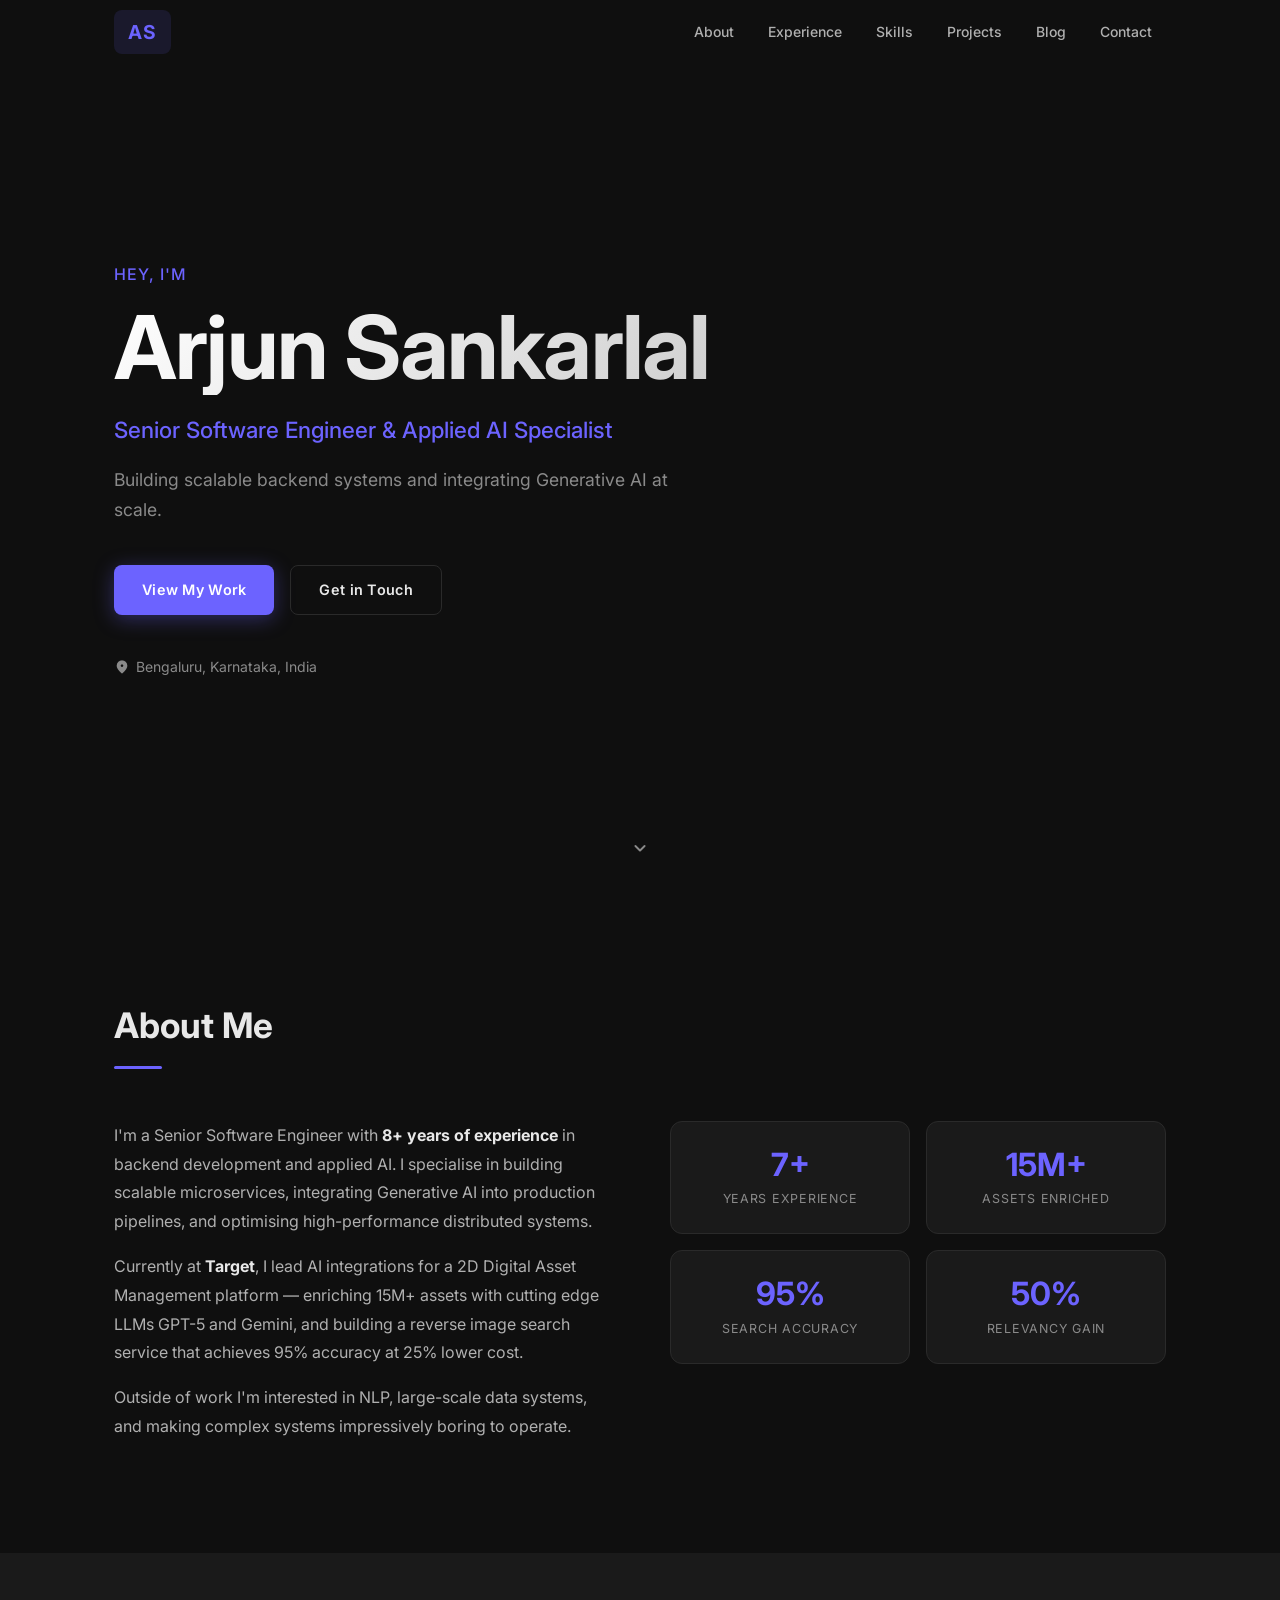
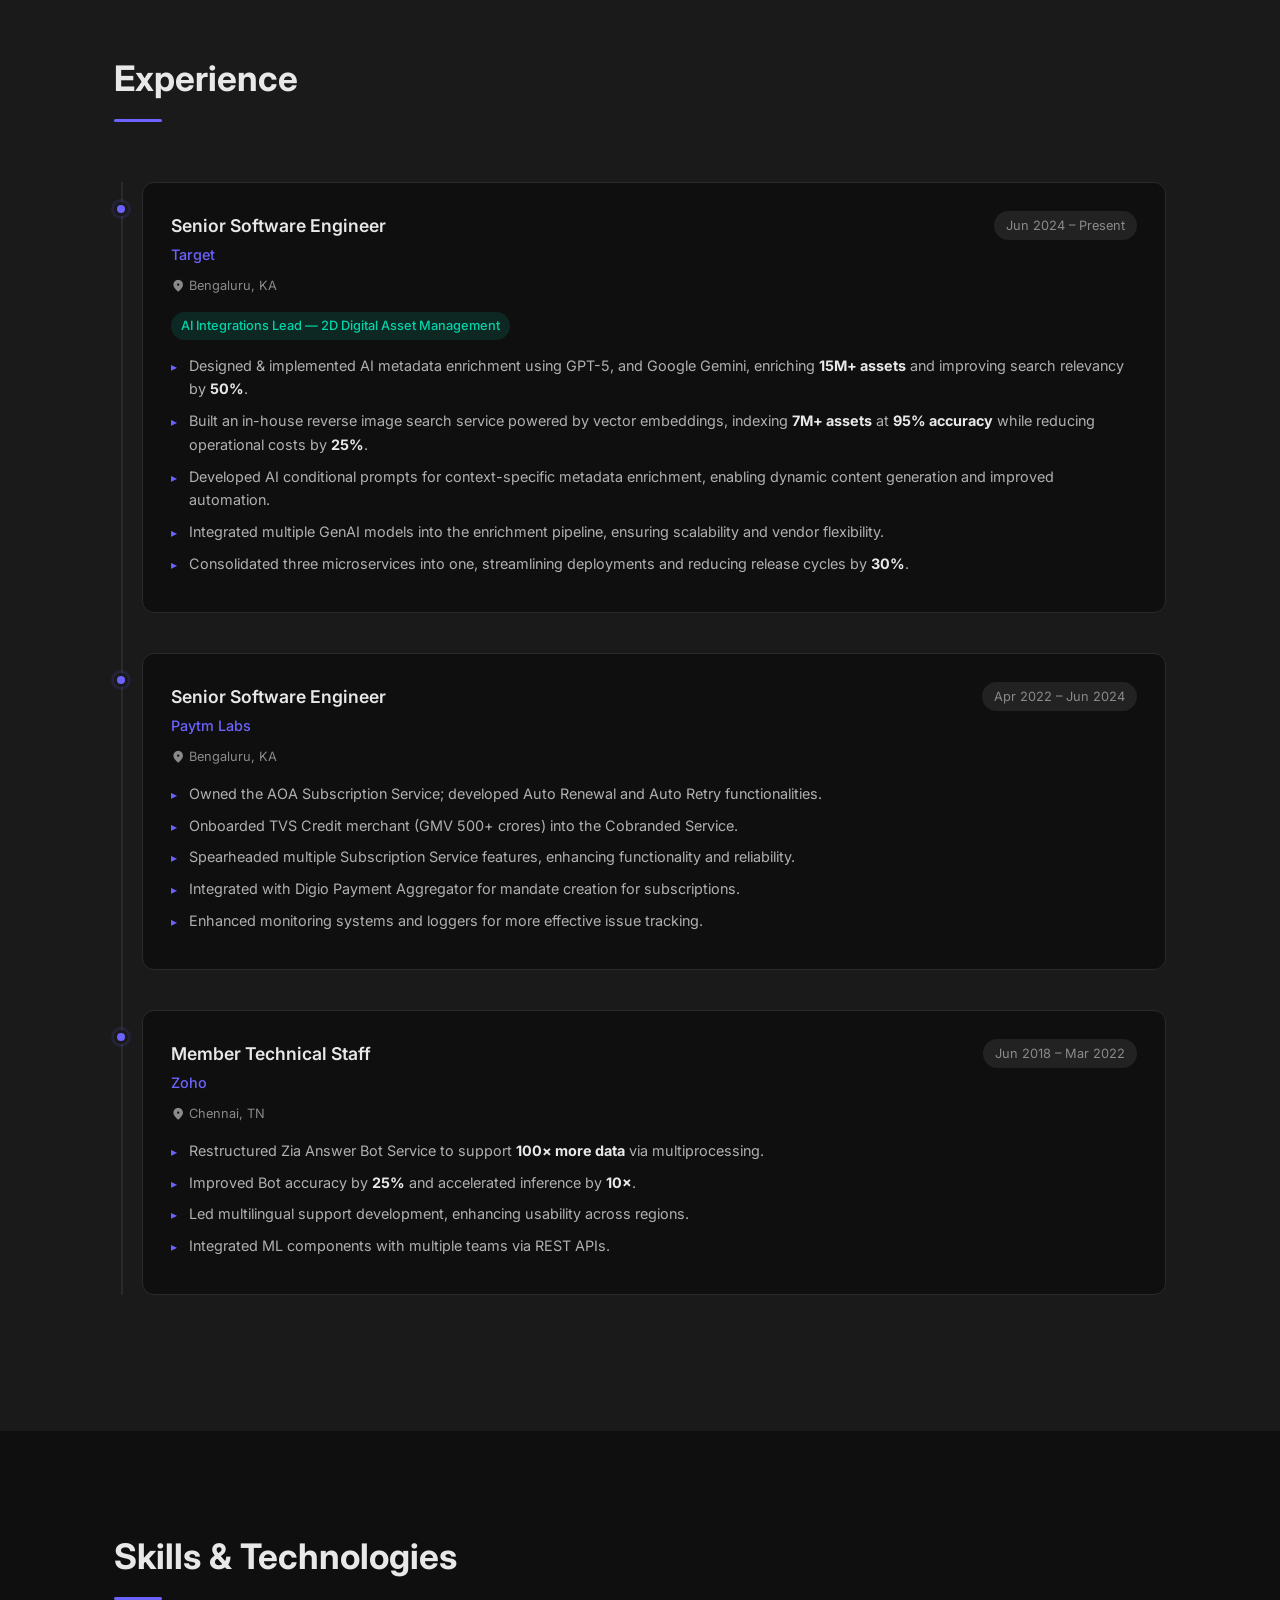
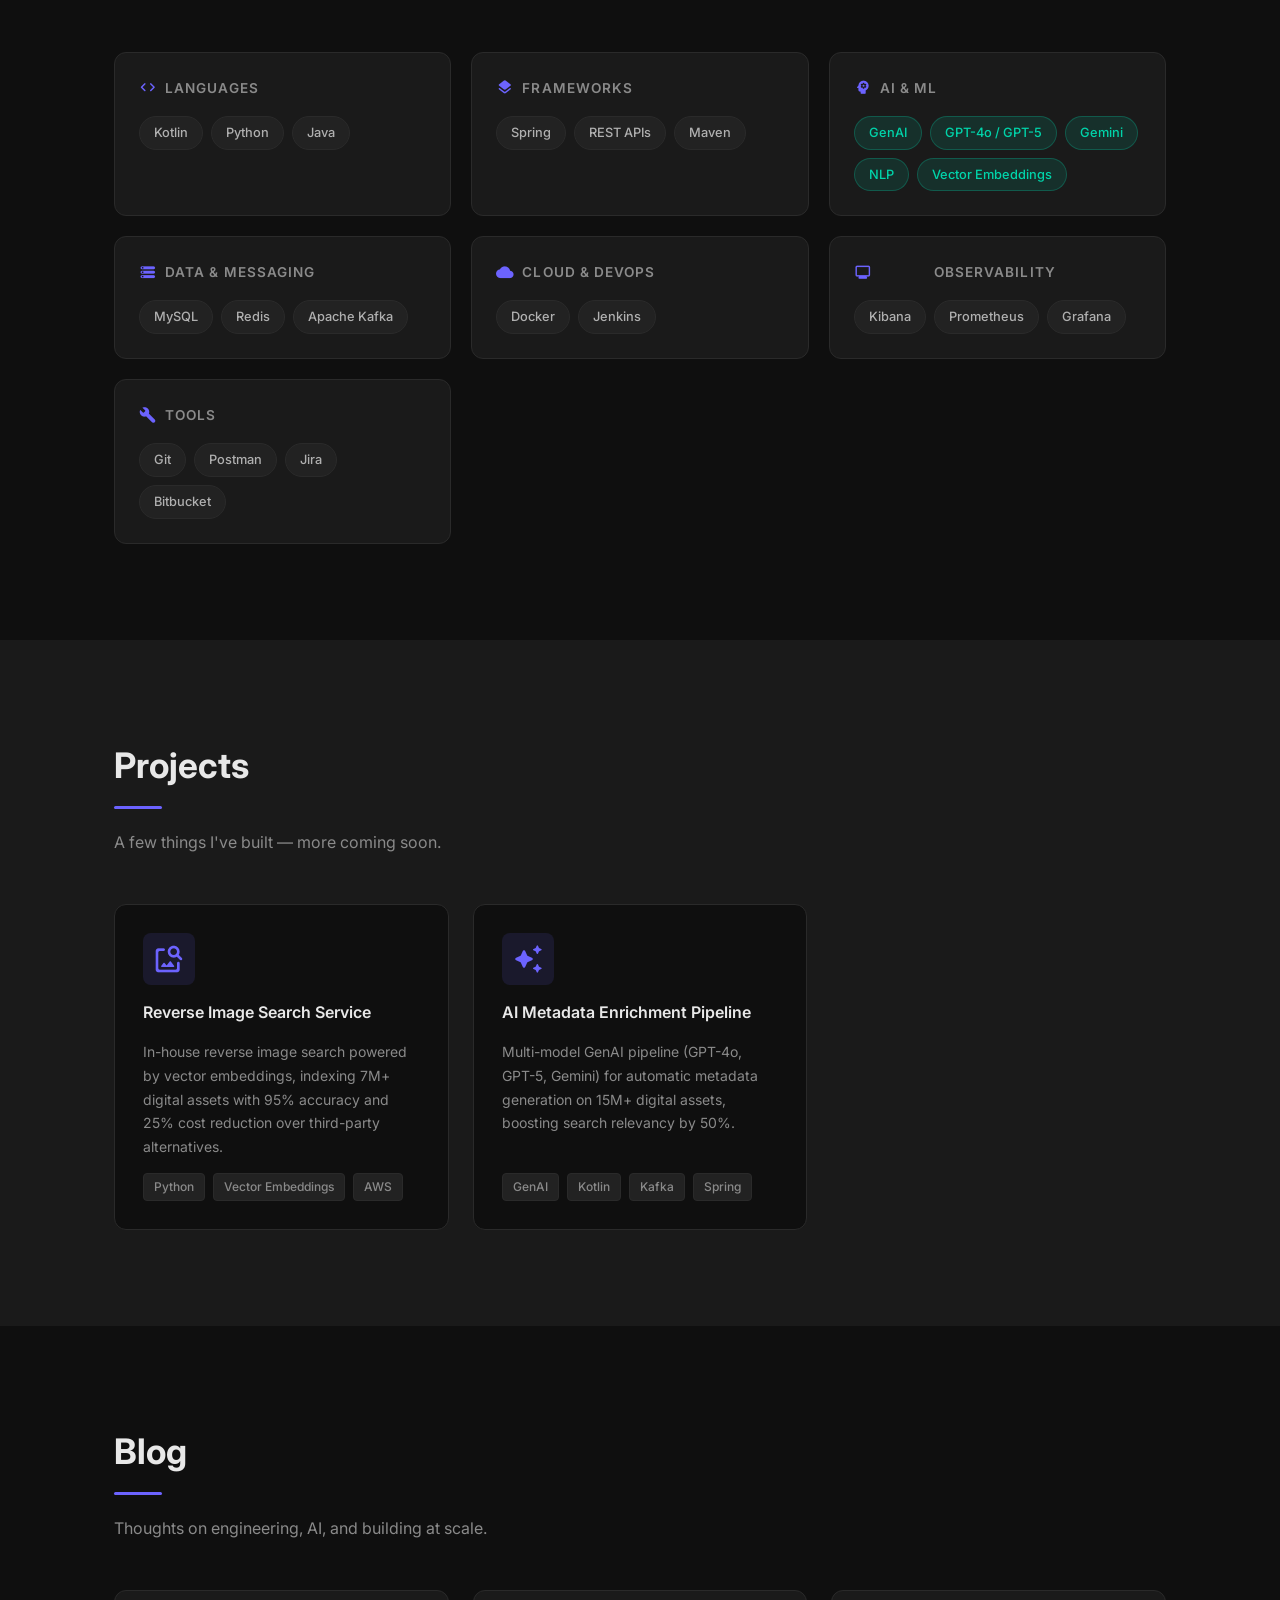
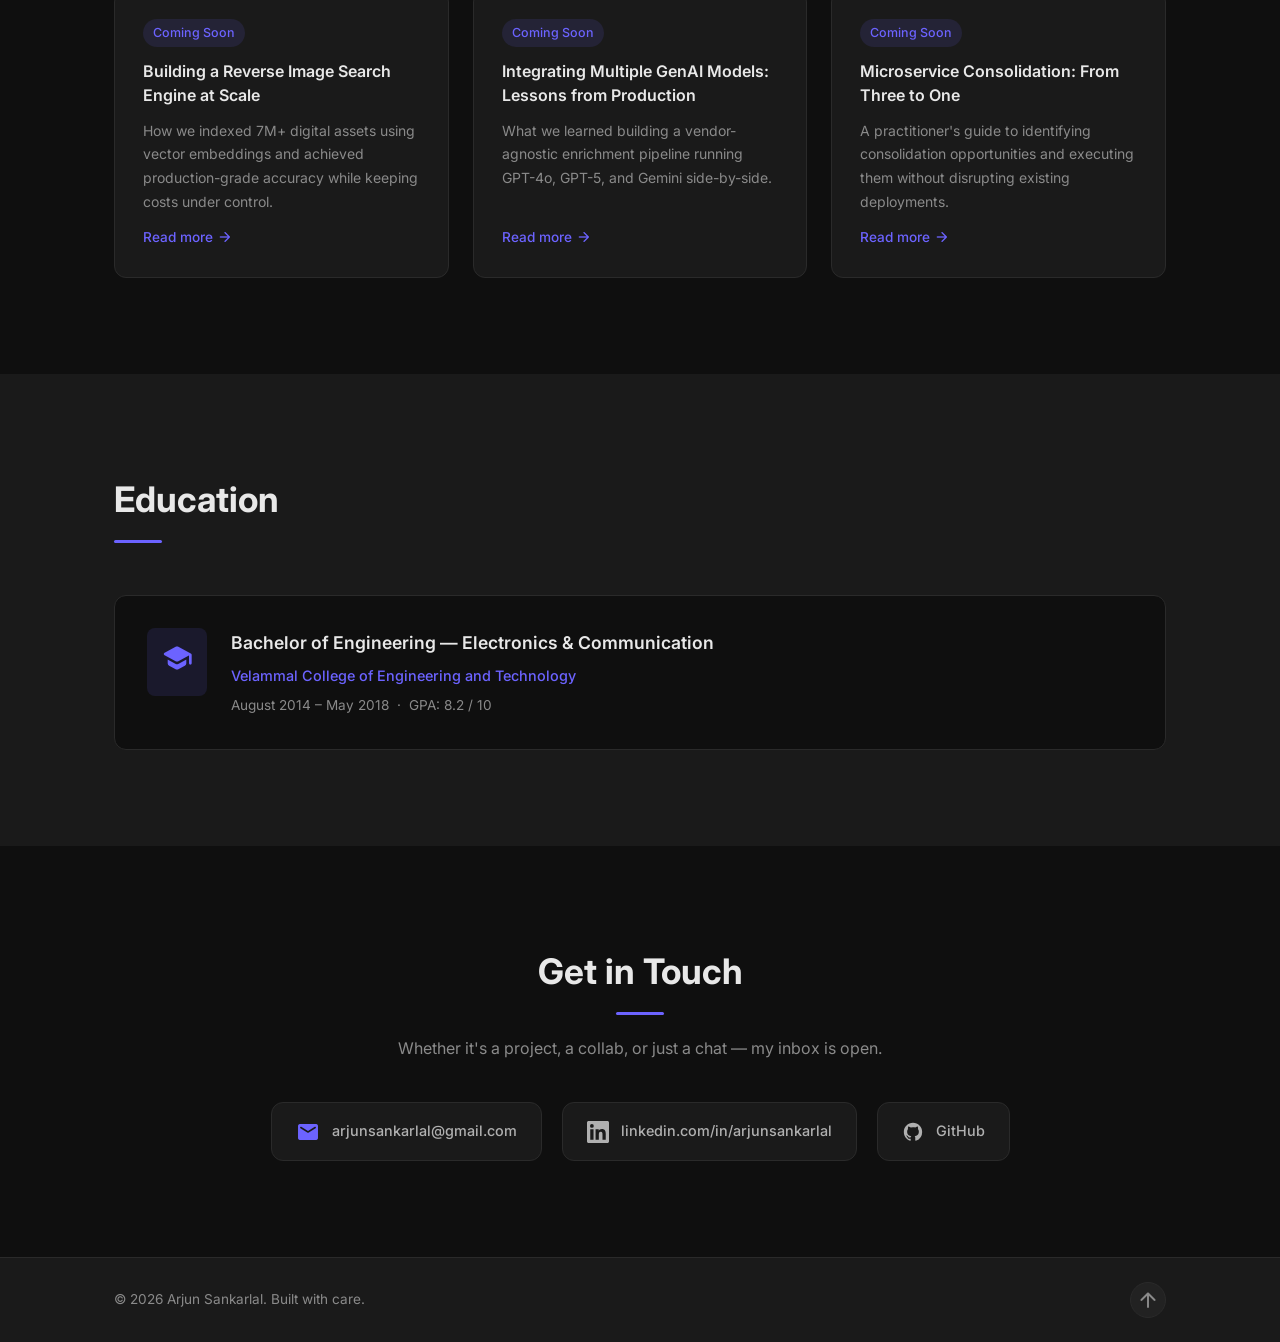
==== commit 7392d6b6: "Changes to personal details in index.html:" ====
--- a/index.html
+++ b/index.html
@@ -55,8 +55,8 @@
         <h2 class="section-title">About Me</h2>
         <div class="about-grid">
           <div class="about-text">
-            <p>I'm a Senior Software Engineer with <strong>7+ years of experience</strong> in backend development and applied AI. I specialise in building scalable microservices, integrating Generative AI into production pipelines, and optimising high-performance distributed systems.</p>
-            <p>Currently at <strong>Target</strong>, I lead AI integrations for a 2D Digital Asset Management platform — enriching 15M+ assets with GPT-4o and Gemini, and building a reverse image search service that achieves 95% accuracy at 25% lower cost.</p>
+            <p>I'm a Senior Software Engineer with <strong>8+ years of experience</strong> in backend development and applied AI. I specialise in building scalable microservices, integrating Generative AI into production pipelines, and optimising high-performance distributed systems.</p>
+            <p>Currently at <strong>Target</strong>, I lead AI integrations for a 2D Digital Asset Management platform — enriching 15M+ assets with cutting edge LLMs GPT-5 and Gemini, and building a reverse image search service that achieves 95% accuracy at 25% lower cost.</p>
             <p>Outside of work I'm interested in NLP, large-scale data systems, and making complex systems impressively boring to operate.</p>
           </div>
           <div class="about-stats">
@@ -87,7 +87,7 @@
               <p class="timeline-location"><span class="material-icons-round">location_on</span> Bengaluru, KA</p>
               <p class="timeline-tag-label">AI Integrations Lead — 2D Digital Asset Management</p>
               <ul class="timeline-bullets">
-                <li>Designed &amp; implemented AI metadata enrichment using GPT-4o, GPT-5, and Google Gemini, enriching <strong>15M+ assets</strong> and improving search relevancy by <strong>50%</strong>.</li>
+                <li>Designed &amp; implemented AI metadata enrichment using GPT-5, and Google Gemini, enriching <strong>15M+ assets</strong> and improving search relevancy by <strong>50%</strong>.</li>
                 <li>Built an in-house reverse image search service powered by vector embeddings, indexing <strong>7M+ assets</strong> at <strong>95% accuracy</strong> while reducing operational costs by <strong>25%</strong>.</li>
                 <li>Developed AI conditional prompts for context-specific metadata enrichment, enabling dynamic content generation and improved automation.</li>
                 <li>Integrated multiple GenAI models into the enrichment pipeline, ensuring scalability and vendor flexibility.</li>
@@ -137,25 +137,6 @@
             </div>
           </div>
 
-          <div class="timeline-item reveal">
-            <div class="timeline-marker"></div>
-            <div class="timeline-card">
-              <div class="timeline-header">
-                <div>
-                  <h3 class="timeline-role">QA Engineer Intern</h3>
-                  <p class="timeline-company">Amazon</p>
-                </div>
-                <span class="timeline-period">Sep 2017 – May 2018</span>
-              </div>
-              <p class="timeline-location"><span class="material-icons-round">location_on</span> Chennai, TN</p>
-              <ul class="timeline-bullets">
-                <li>Comprehensive payment page testing for Kindle customers ensuring seamless UX.</li>
-                <li>Scrum Master for Automation Backlog Project, ensuring timely delivery.</li>
-                <li>Developed automation scripts in the CI/CD pipeline, reducing manual effort.</li>
-              </ul>
-            </div>
-          </div>
-
         </div>
       </div>
     </section>
@@ -182,7 +163,7 @@
           </div>
           <div class="skill-group reveal">
             <h3 class="skill-group-title"><span class="material-icons-round">cloud</span> Cloud &amp; DevOps</h3>
-            <div class="skill-chips"><span class="chip">AWS</span><span class="chip">Docker</span><span class="chip">Jenkins</span></div>
+            <div class="skill-chips"><span class="chip">Docker</span><span class="chip">Jenkins</span></div>
           </div>
           <div class="skill-group reveal">
             <h3 class="skill-group-title"><span class="material-icons-round">monitoring</span> Observability</h3>
@@ -216,14 +197,6 @@
             <h3 class="project-title">AI Metadata Enrichment Pipeline</h3>
             <p class="project-desc">Multi-model GenAI pipeline (GPT-4o, GPT-5, Gemini) for automatic metadata generation on 15M+ digital assets, boosting search relevancy by 50%.</p>
             <div class="project-tags"><span class="tag">GenAI</span><span class="tag">Kotlin</span><span class="tag">Kafka</span><span class="tag">Spring</span></div>
-          </article>
-          <article class="project-card reveal">
-            <div class="project-card-header">
-              <span class="material-icons-round project-icon">smart_toy</span>
-            </div>
-            <h3 class="project-title">Zia Answer Bot — Zoho Desk</h3>
-            <p class="project-desc">Restructured Zia Answer Bot to support 100x more training data; achieved 25% accuracy improvement and 10x faster inference with multiprocessing.</p>
-            <div class="project-tags"><span class="tag">Python</span><span class="tag">NLP</span><span class="tag">Multiprocessing</span></div>
           </article>
         </div>
       </div>
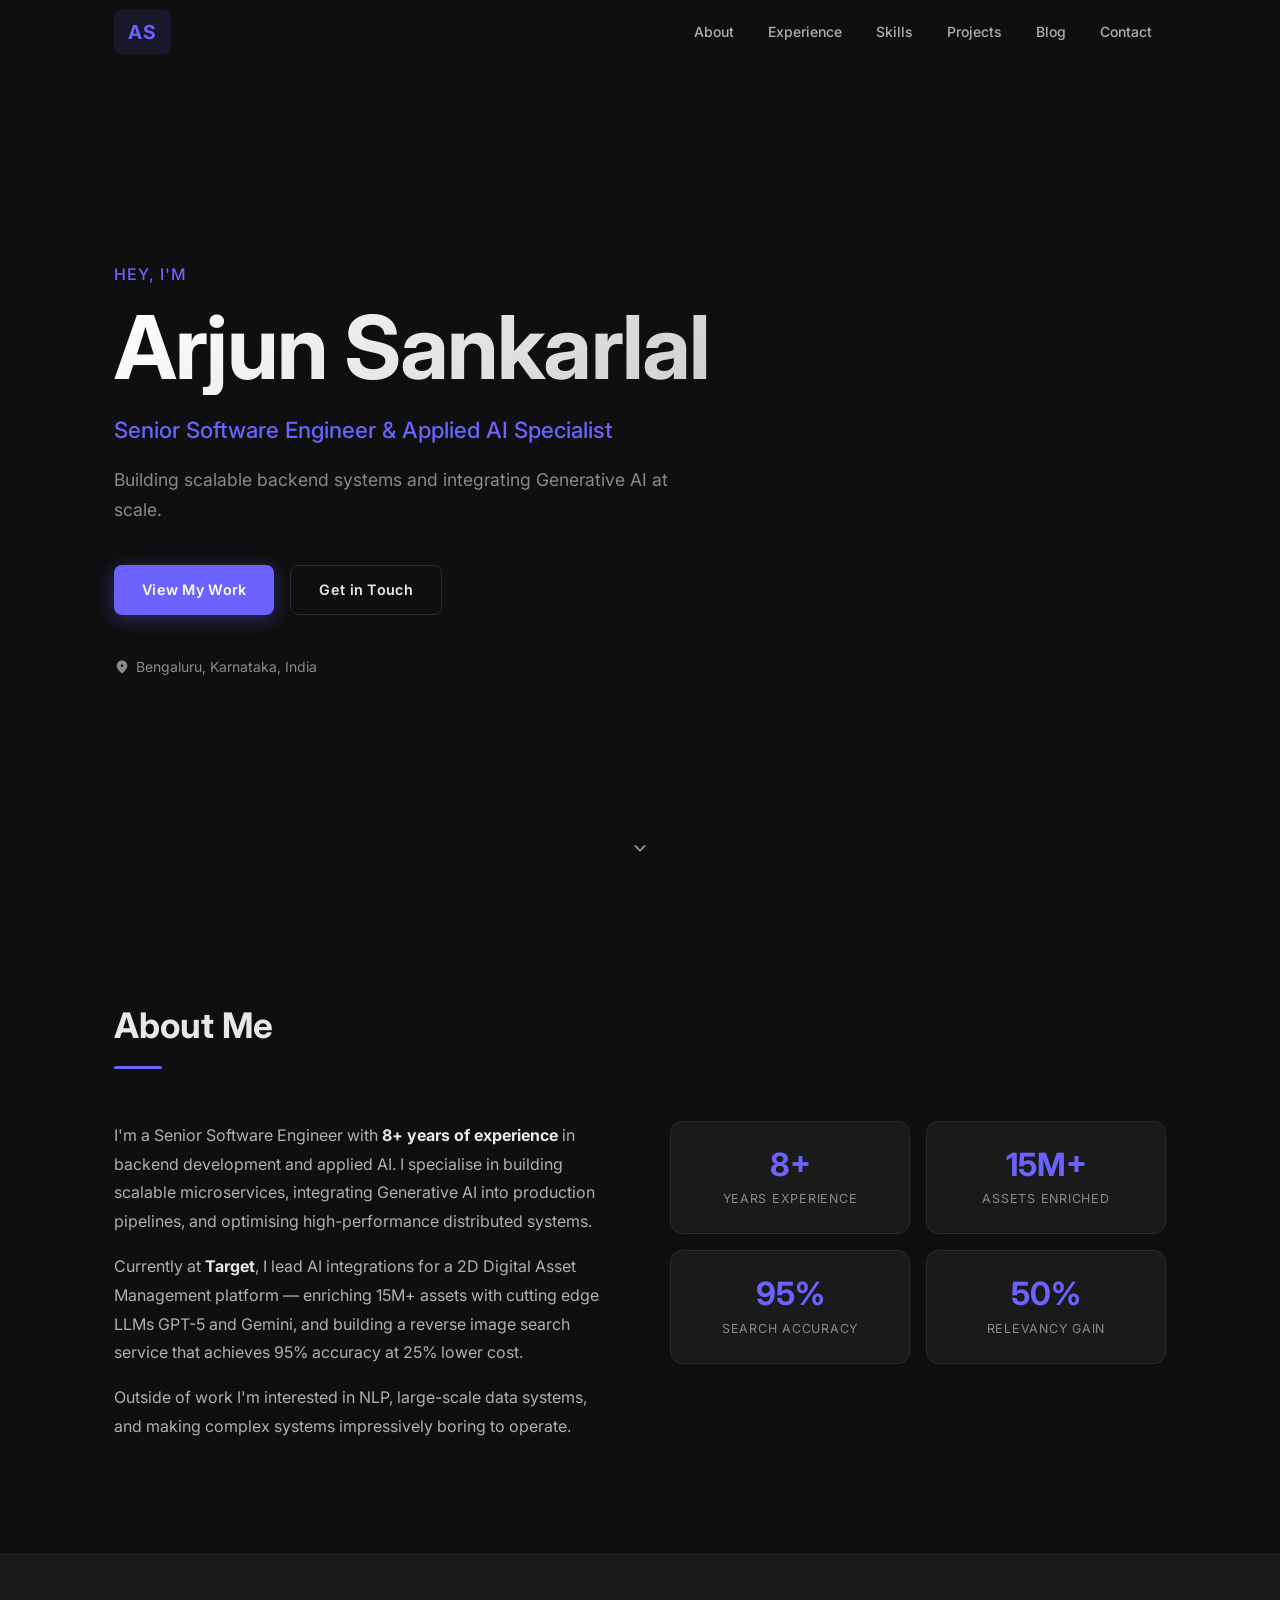
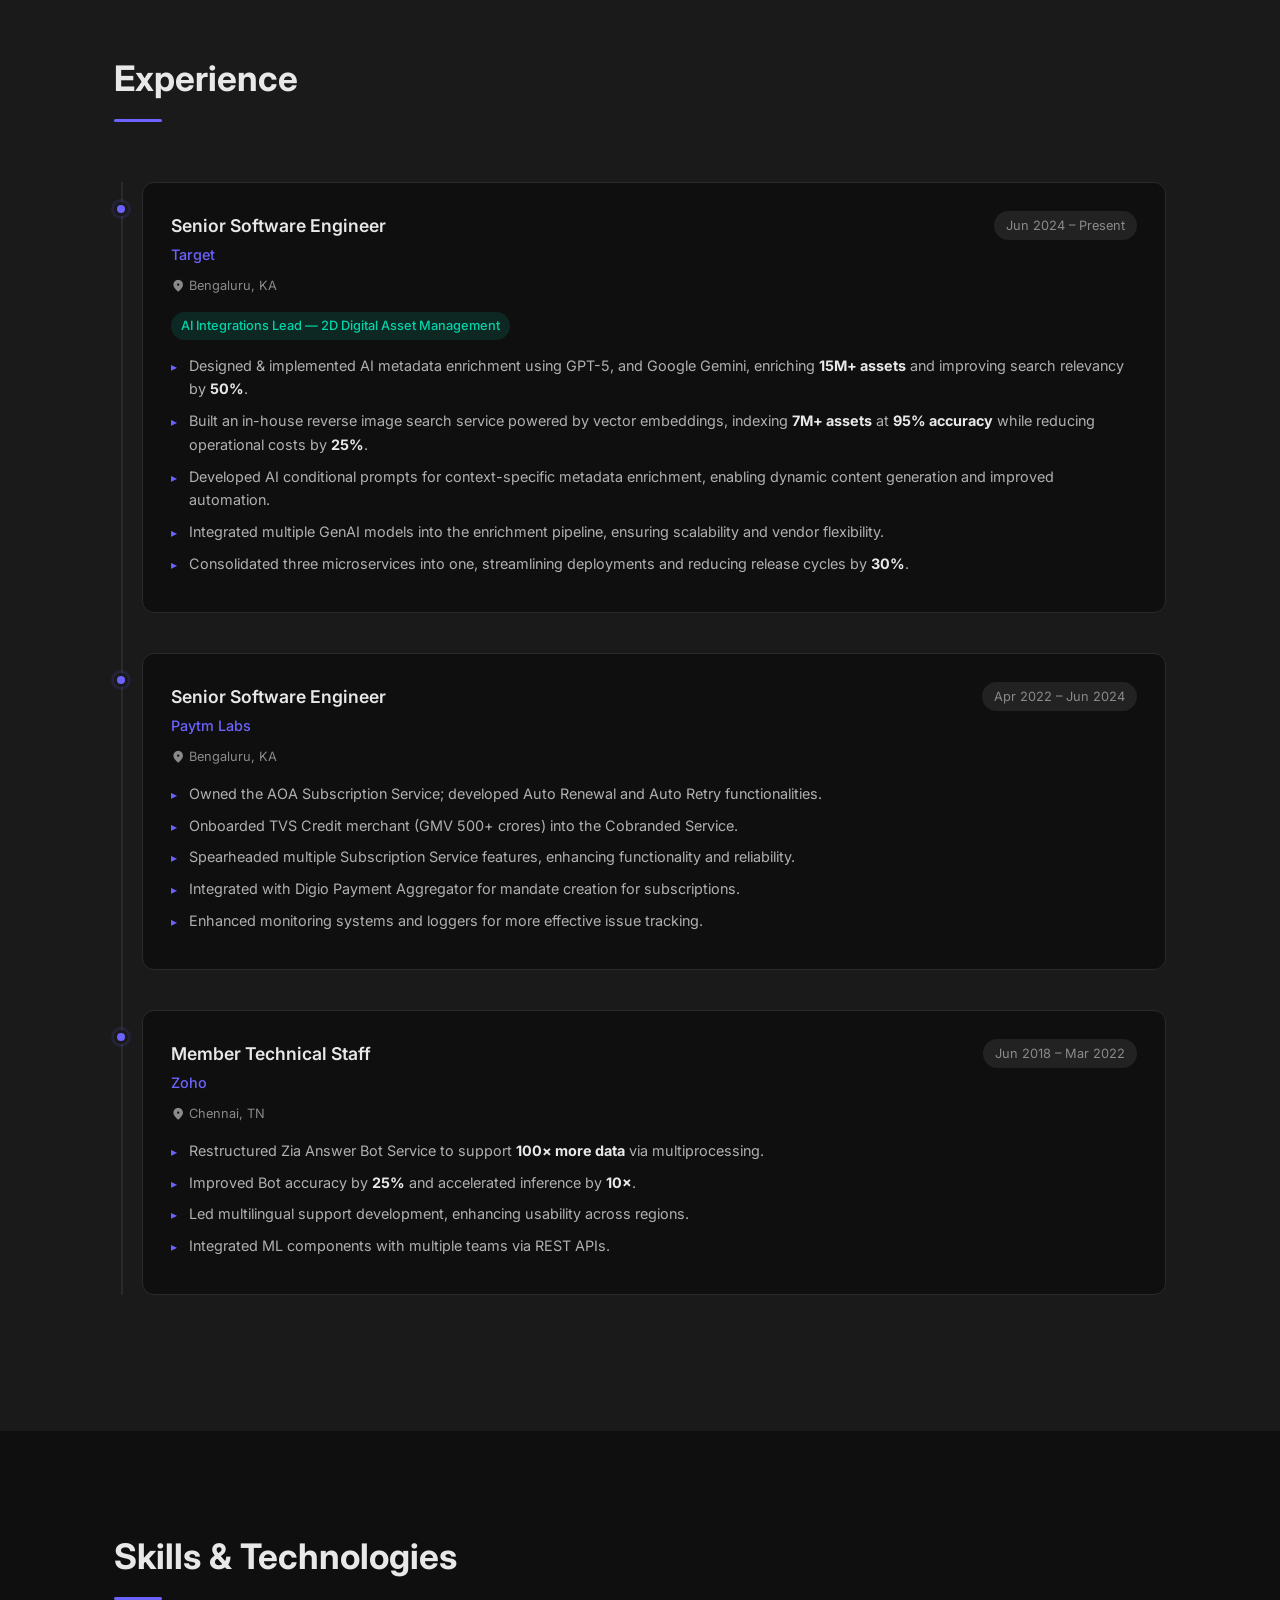
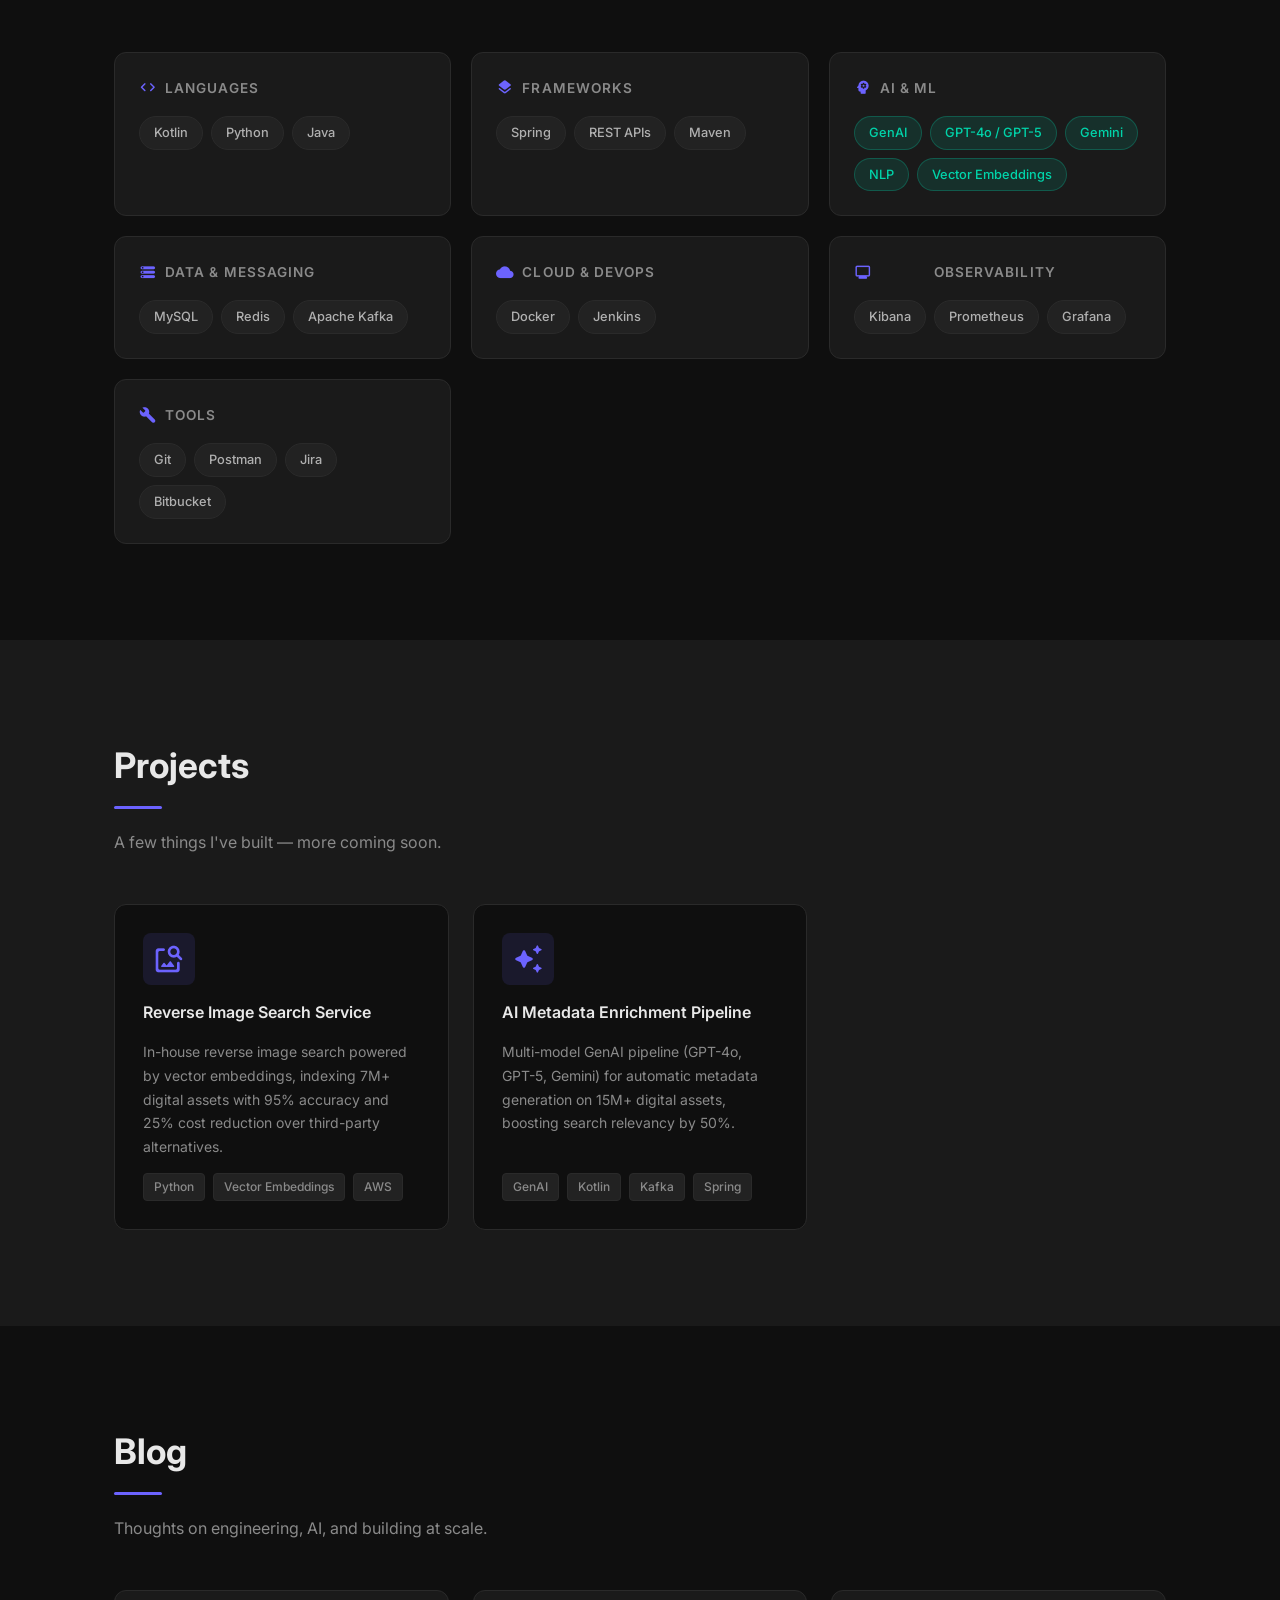
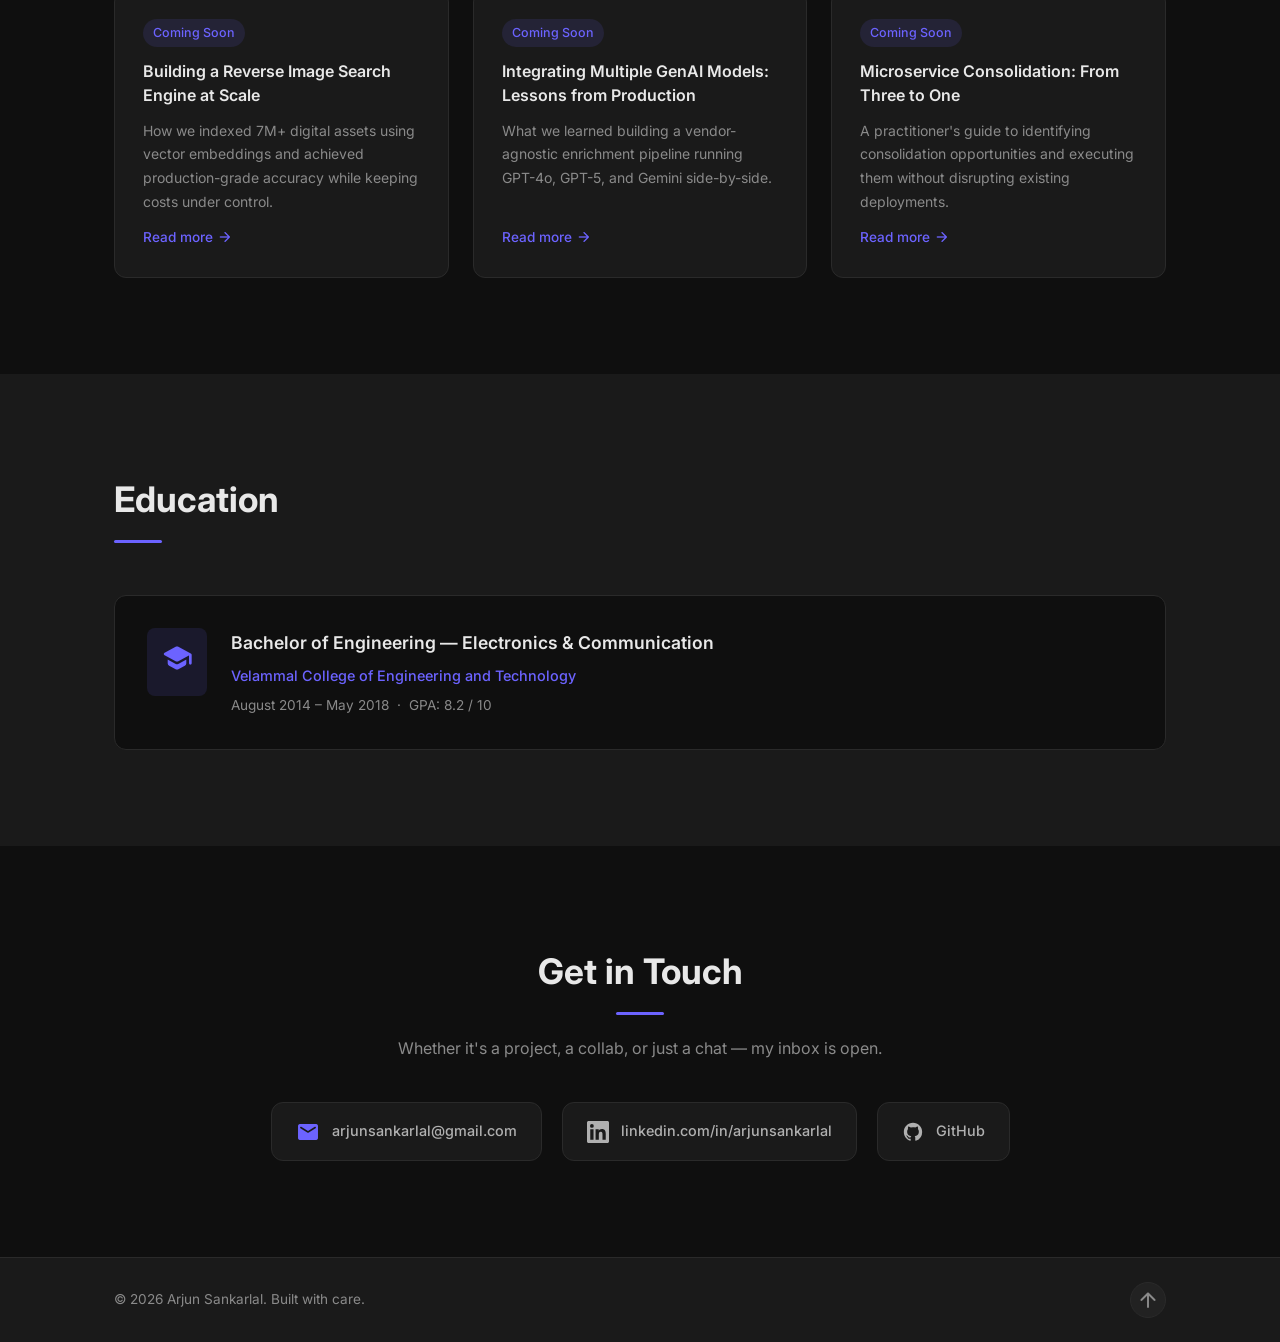
==== commit 8bb5f3f4: "Minor fix" ====
--- a/index.html
+++ b/index.html
@@ -60,7 +60,7 @@
             <p>Outside of work I'm interested in NLP, large-scale data systems, and making complex systems impressively boring to operate.</p>
           </div>
           <div class="about-stats">
-            <div class="stat-card reveal"><span class="stat-number">7+</span><span class="stat-label">Years Experience</span></div>
+            <div class="stat-card reveal"><span class="stat-number">8+</span><span class="stat-label">Years Experience</span></div>
             <div class="stat-card reveal"><span class="stat-number">15M+</span><span class="stat-label">Assets Enriched</span></div>
             <div class="stat-card reveal"><span class="stat-number">95%</span><span class="stat-label">Search Accuracy</span></div>
             <div class="stat-card reveal"><span class="stat-number">50%</span><span class="stat-label">Relevancy Gain</span></div>
@@ -256,7 +256,7 @@
             <svg width="22" height="22" viewBox="0 0 24 24" fill="currentColor"><path d="M20.447 20.452h-3.554v-5.569c0-1.328-.027-3.037-1.852-3.037-1.853 0-2.136 1.445-2.136 2.939v5.667H9.351V9h3.414v1.561h.046c.477-.9 1.637-1.85 3.37-1.85 3.601 0 4.267 2.37 4.267 5.455v6.286zM5.337 7.433a2.062 2.062 0 01-2.063-2.065 2.064 2.064 0 112.063 2.065zm1.782 13.019H3.555V9h3.564v11.452zM22.225 0H1.771C.792 0 0 .774 0 1.729v20.542C0 23.227.792 24 1.771 24h20.451C23.2 24 24 23.227 24 22.271V1.729C24 .774 23.2 0 22.222 0h.003z"/></svg>
             <span>linkedin.com/in/arjunsankarlal</span>
           </a>
-          <a href="https://github.com/" target="_blank" rel="noopener noreferrer" class="contact-card">
+          <a href="https://github.com/Arjunsankarlal" target="_blank" rel="noopener noreferrer" class="contact-card">
             <svg width="22" height="22" viewBox="0 0 24 24" fill="currentColor"><path d="M12 2C6.477 2 2 6.484 2 12.017c0 4.425 2.865 8.18 6.839 9.504.5.092.682-.217.682-.483 0-.237-.008-.868-.013-1.703-2.782.605-3.369-1.343-3.369-1.343-.454-1.158-1.11-1.466-1.11-1.466-.908-.62.069-.608.069-.608 1.003.07 1.531 1.032 1.531 1.032.892 1.53 2.341 1.088 2.91.832.092-.647.35-1.088.636-1.338-2.22-.253-4.555-1.113-4.555-4.951 0-1.093.39-1.988 1.029-2.688-.103-.253-.446-1.272.098-2.65 0 0 .84-.27 2.75 1.026A9.564 9.564 0 0112 6.844c.85.004 1.705.115 2.504.337 1.909-1.296 2.747-1.027 2.747-1.027.546 1.379.202 2.398.1 2.651.64.7 1.028 1.595 1.028 2.688 0 3.848-2.339 4.695-4.566 4.943.359.309.678.92.678 1.855 0 1.338-.012 2.419-.012 2.747 0 .268.18.58.688.482A10.019 10.019 0 0022 12.017C22 6.484 17.522 2 12 2z"/></svg>
             <span>GitHub</span>
           </a>
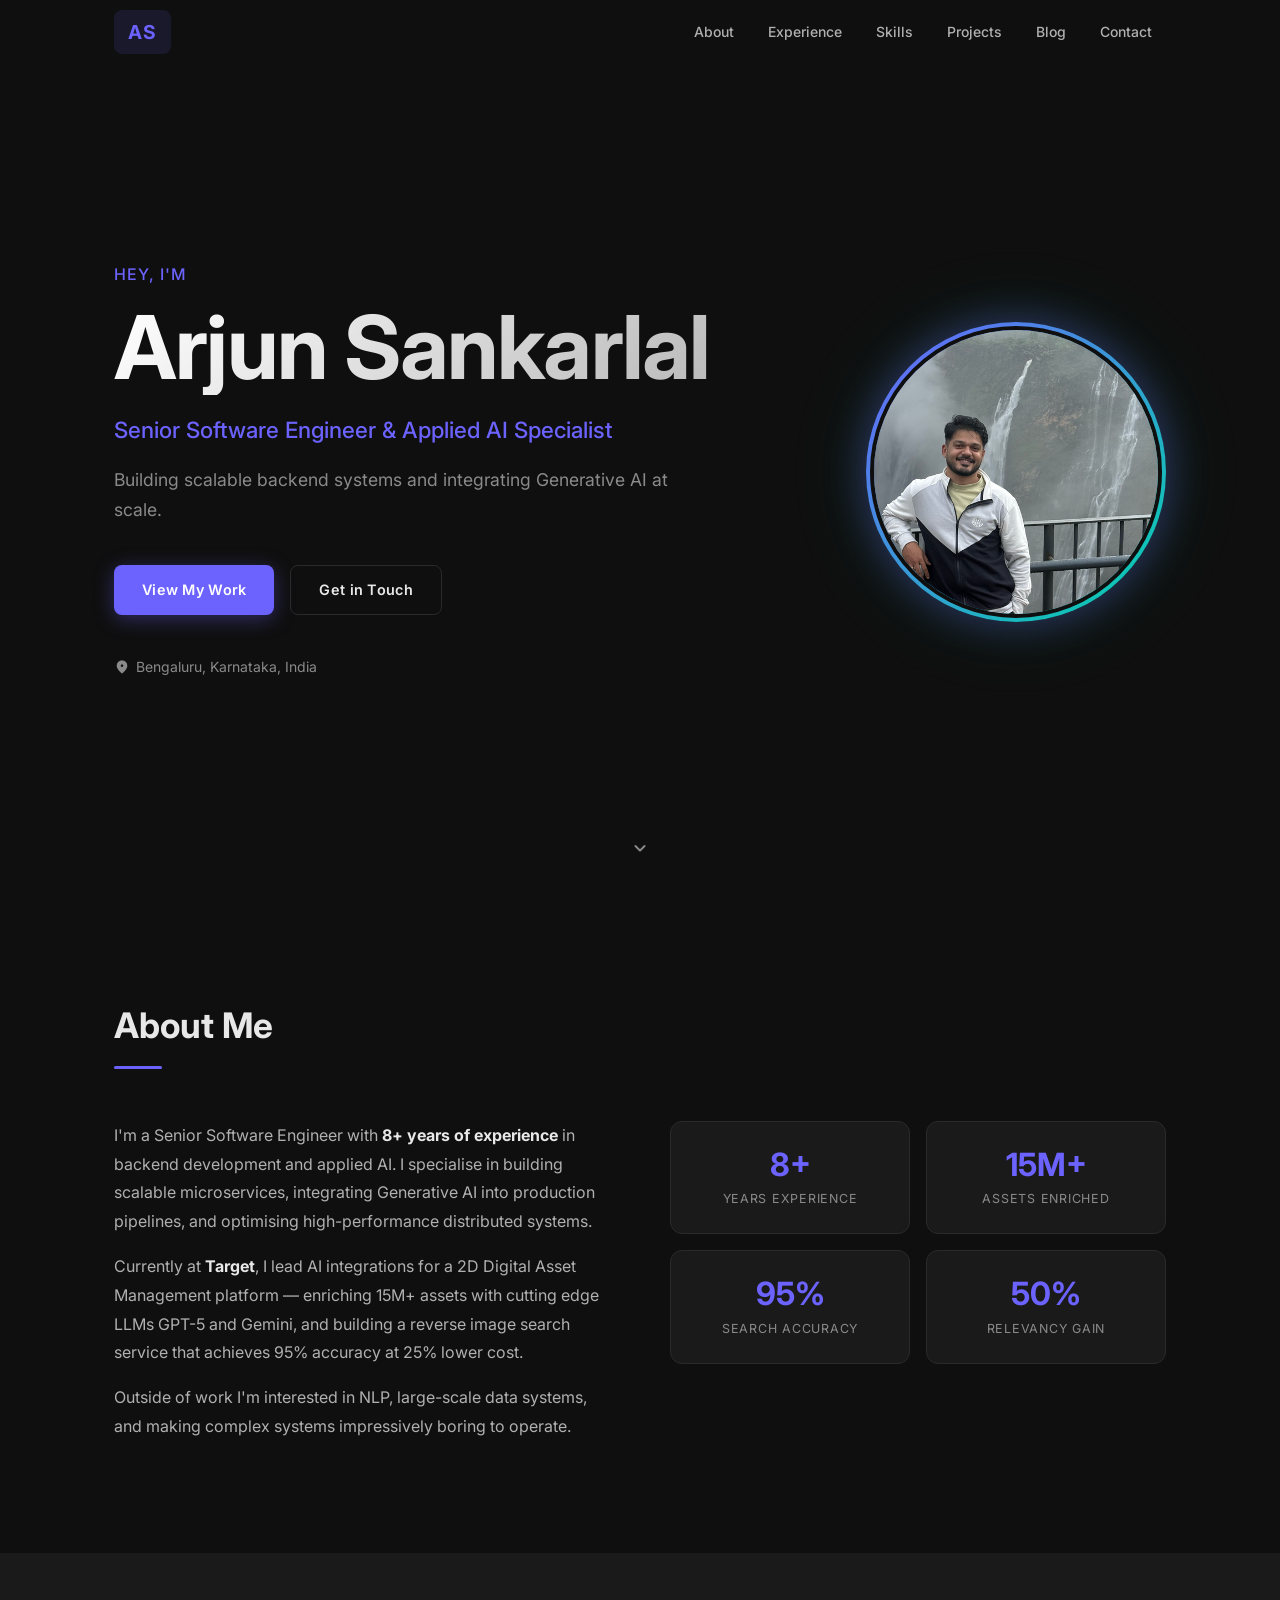
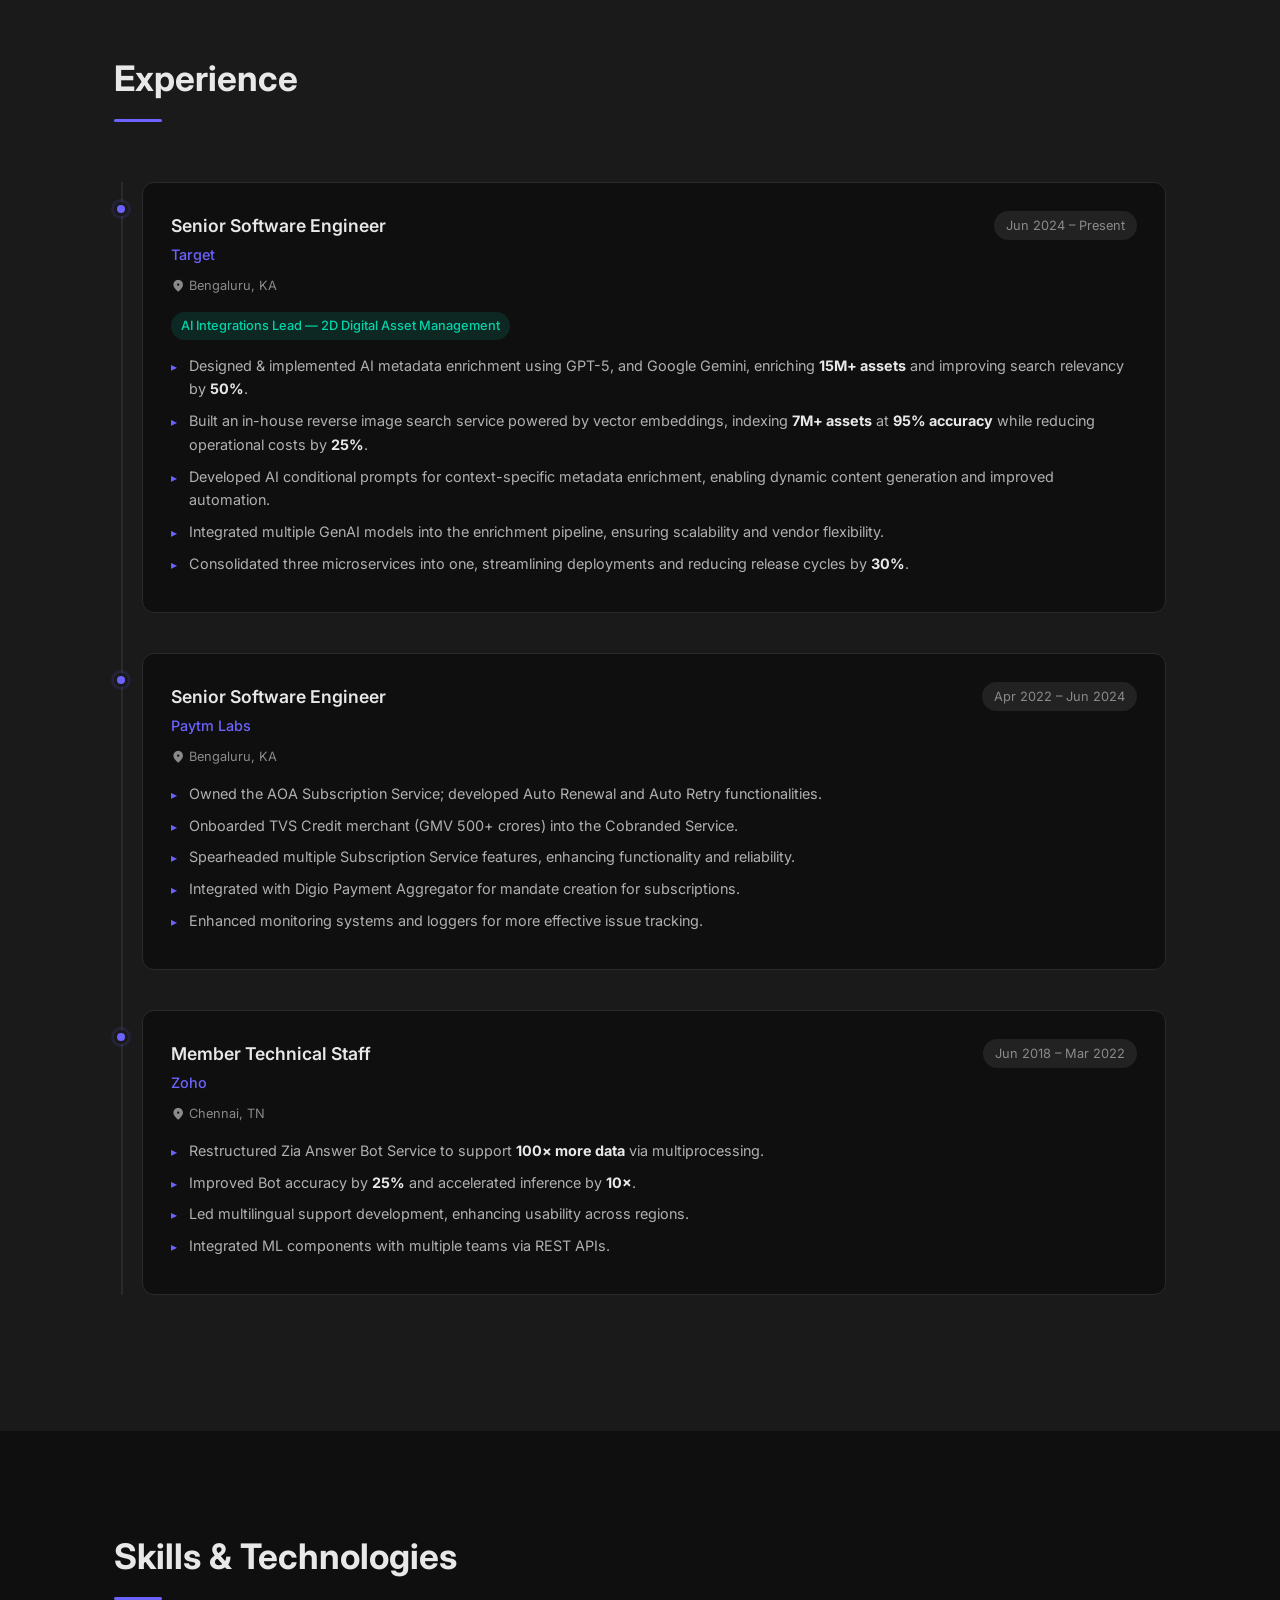
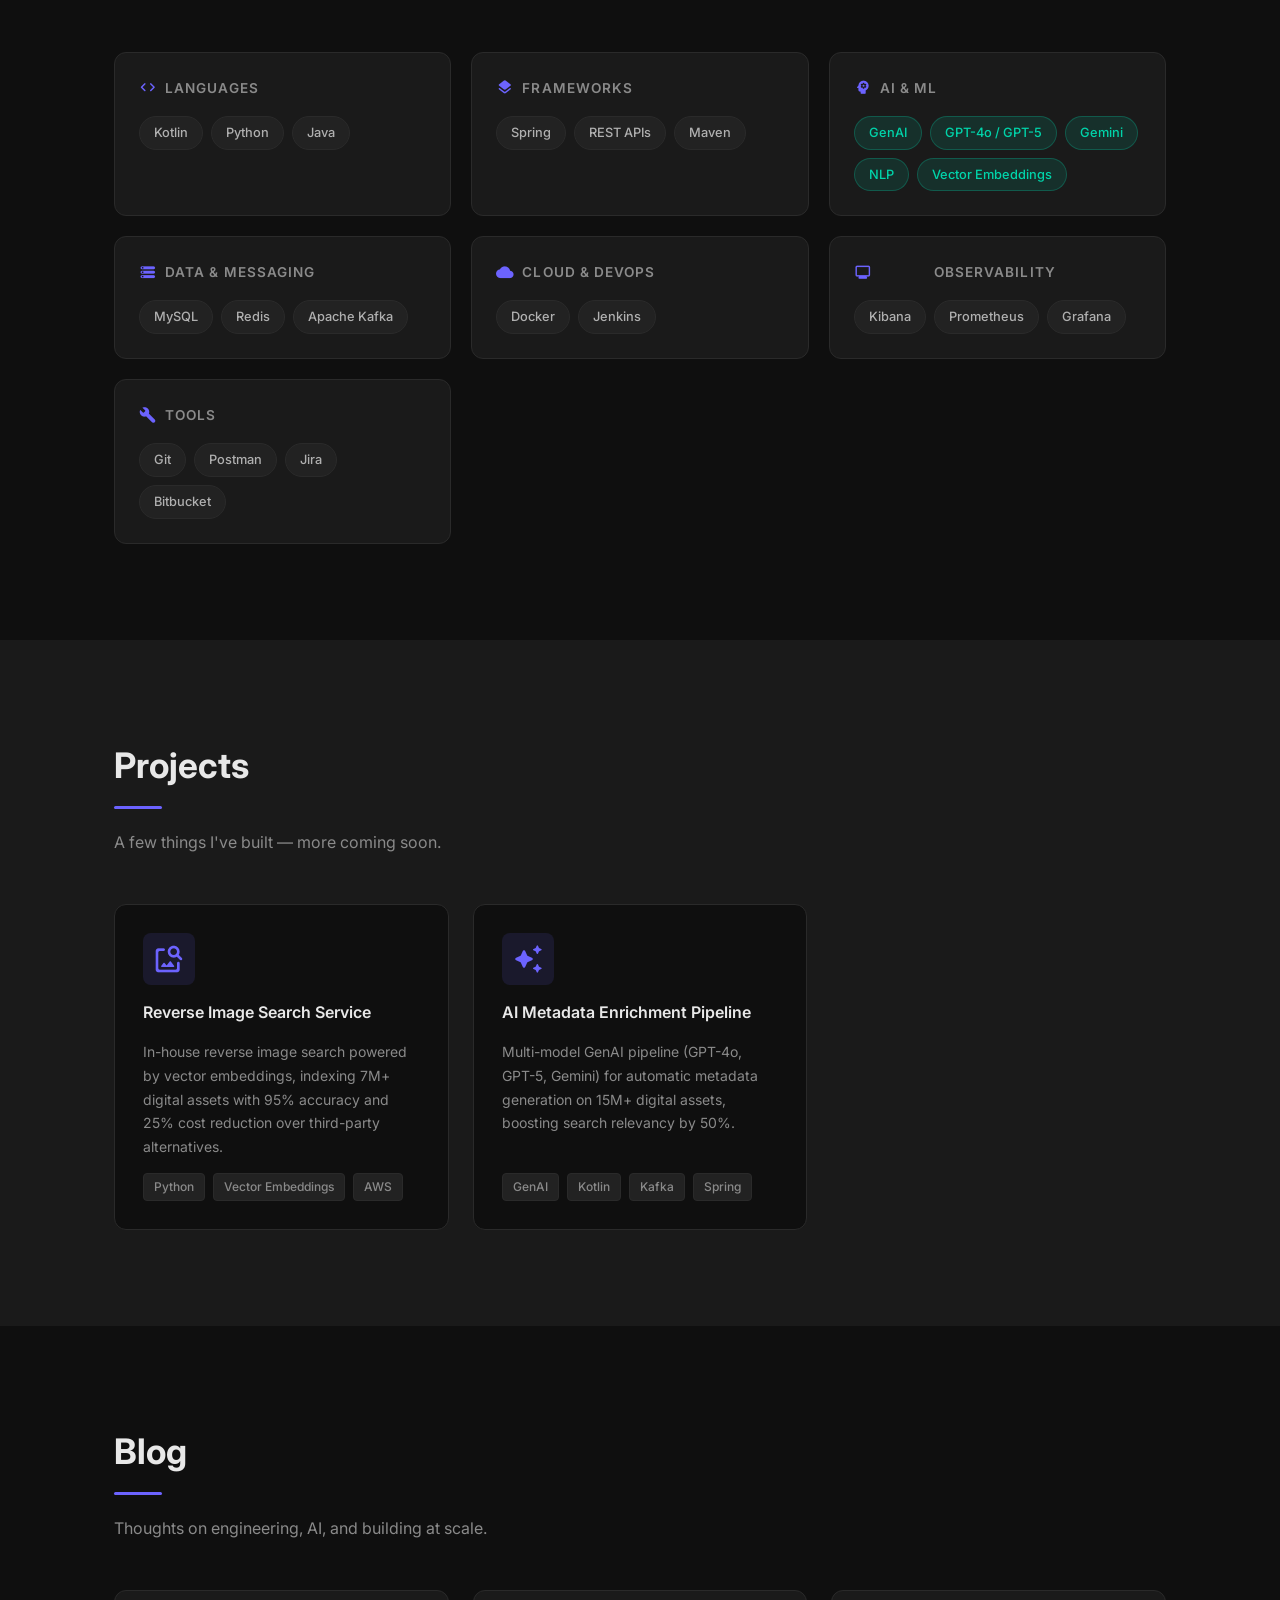
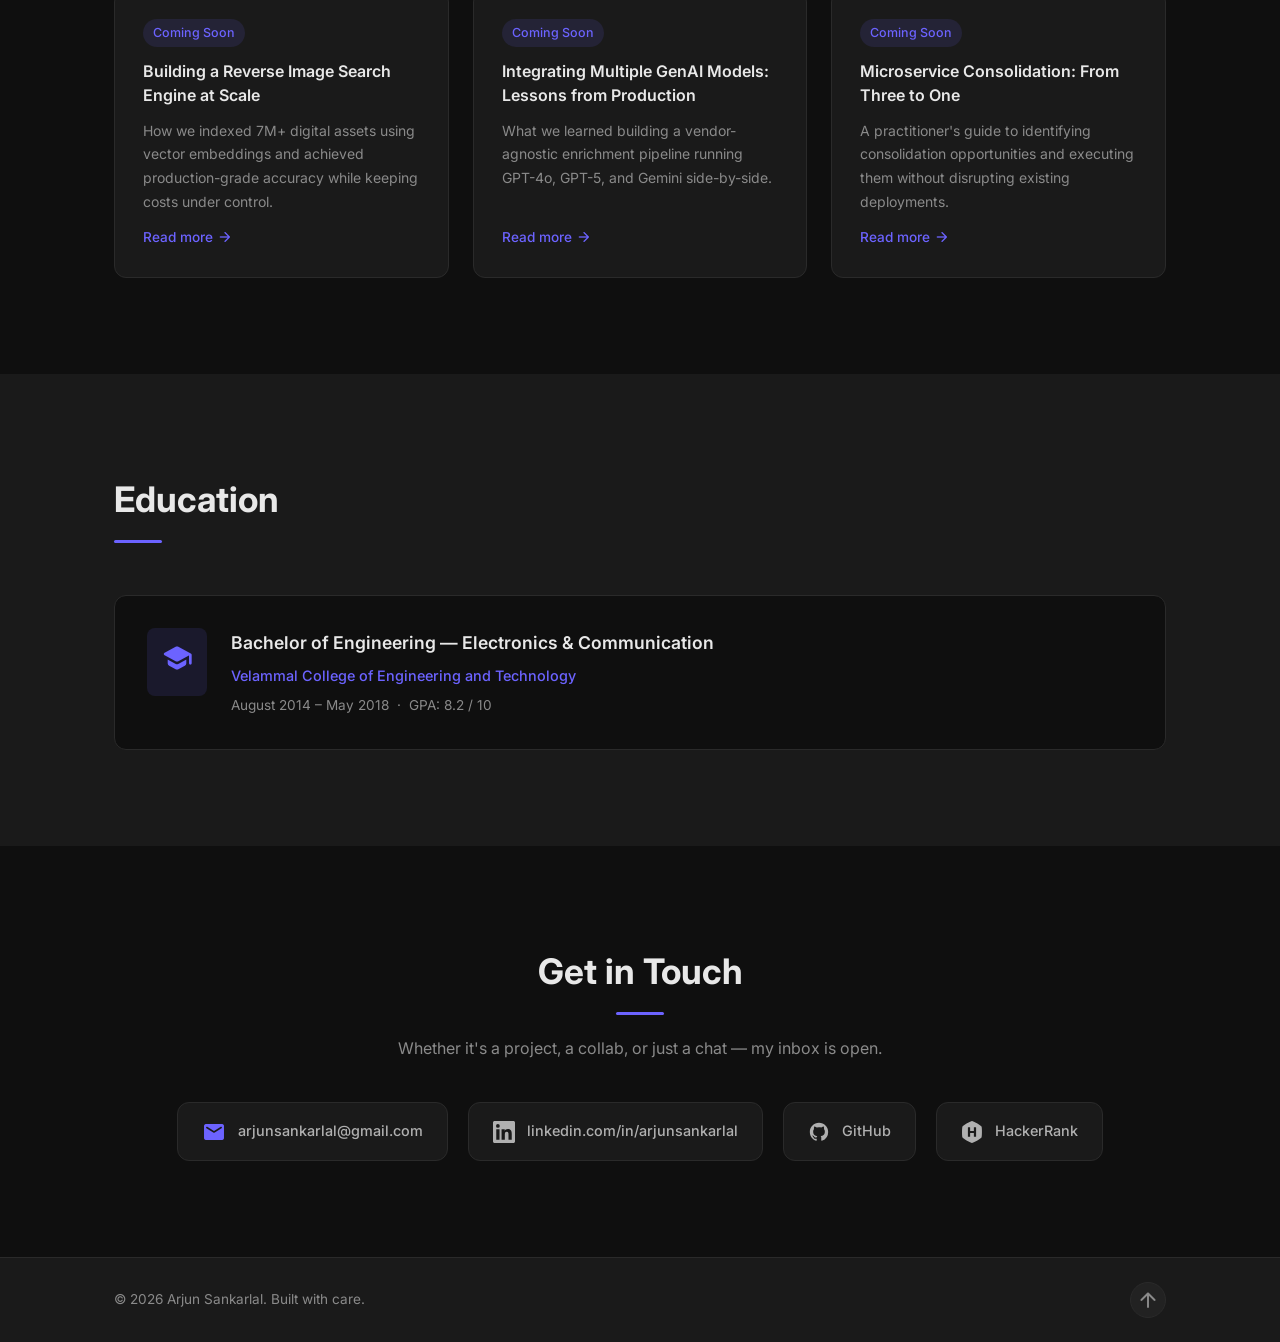
==== commit 1c1af086: "Added photo and HackerRank link to the contact section of the website." ====
--- a/index.html
+++ b/index.html
@@ -31,18 +31,25 @@
 
   <main>
     <section id="hero" class="hero">
-      <div class="hero-content">
-        <p class="hero-eyebrow">Hey, I'm</p>
-        <h1 class="hero-name">Arjun Sankarlal</h1>
-        <p class="hero-title">Senior Software Engineer &amp; Applied AI Specialist</p>
-        <p class="hero-sub">Building scalable backend systems and integrating Generative AI at scale.</p>
-        <div class="hero-cta">
-          <a href="#experience" class="btn btn-primary">View My Work</a>
-          <a href="#contact"    class="btn btn-outline">Get in Touch</a>
-        </div>
-        <div class="hero-location">
-          <span class="material-icons-round" aria-hidden="true">location_on</span>
-          Bengaluru, Karnataka, India
+      <div class="hero-layout">
+        <div class="hero-content">
+          <p class="hero-eyebrow">Hey, I'm</p>
+          <h1 class="hero-name">Arjun Sankarlal</h1>
+          <p class="hero-title">Senior Software Engineer &amp; Applied AI Specialist</p>
+          <p class="hero-sub">Building scalable backend systems and integrating Generative AI at scale.</p>
+          <div class="hero-cta">
+            <a href="#experience" class="btn btn-primary">View My Work</a>
+            <a href="#contact"    class="btn btn-outline">Get in Touch</a>
+          </div>
+          <div class="hero-location">
+            <span class="material-icons-round" aria-hidden="true">location_on</span>
+            Bengaluru, Karnataka, India
+          </div>
+        </div>
+        <div class="hero-photo-wrap">
+          <div class="hero-photo-ring">
+            <img src="arjun.png" alt="Arjun Sankarlal" class="hero-photo" width="340" height="340" />
+          </div>
         </div>
       </div>
       <div class="hero-scroll-hint" aria-hidden="true">
@@ -260,6 +267,10 @@
             <svg width="22" height="22" viewBox="0 0 24 24" fill="currentColor"><path d="M12 2C6.477 2 2 6.484 2 12.017c0 4.425 2.865 8.18 6.839 9.504.5.092.682-.217.682-.483 0-.237-.008-.868-.013-1.703-2.782.605-3.369-1.343-3.369-1.343-.454-1.158-1.11-1.466-1.11-1.466-.908-.62.069-.608.069-.608 1.003.07 1.531 1.032 1.531 1.032.892 1.53 2.341 1.088 2.91.832.092-.647.35-1.088.636-1.338-2.22-.253-4.555-1.113-4.555-4.951 0-1.093.39-1.988 1.029-2.688-.103-.253-.446-1.272.098-2.65 0 0 .84-.27 2.75 1.026A9.564 9.564 0 0112 6.844c.85.004 1.705.115 2.504.337 1.909-1.296 2.747-1.027 2.747-1.027.546 1.379.202 2.398.1 2.651.64.7 1.028 1.595 1.028 2.688 0 3.848-2.339 4.695-4.566 4.943.359.309.678.92.678 1.855 0 1.338-.012 2.419-.012 2.747 0 .268.18.58.688.482A10.019 10.019 0 0022 12.017C22 6.484 17.522 2 12 2z"/></svg>
             <span>GitHub</span>
           </a>
+          <a href="https://www.hackerrank.com/profile/arjunsankarlal" target="_blank" rel="noopener noreferrer" class="contact-card">
+            <svg width="22" height="22" viewBox="0 0 24 24" fill="currentColor"><path d="M12 0c1.285 0 9.75 4.886 10.392 6 .645 1.115.645 10.885 0 12S13.287 24 12 24C10.715 24 2.25 19.114 1.608 18 .963 16.886.963 7.114 1.608 6 2.25 4.886 10.715 0 12 0zm2.295 6.799c-.141 0-.258.115-.258.258v3.875H9.963V7.057a.258.258 0 00-.258-.258h-1.92a.258.258 0 00-.258.258v9.886c0 .143.115.258.258.258h1.92a.258.258 0 00.258-.258v-3.9h4.074v3.9c0 .143.117.258.258.258h1.921a.258.258 0 00.258-.258V7.057a.258.258 0 00-.258-.258h-1.921z"/></svg>
+            <span>HackerRank</span>
+          </a>
         </div>
       </div>
     </section>
--- a/style.css
+++ b/style.css
@@ -181,6 +181,46 @@
   max-width: 1100px;
   margin: 0 auto;
   position: relative;
+}
+
+.hero-layout {
+  display: flex;
+  align-items: center;
+  justify-content: space-between;
+  gap: 60px;
+}
+
+.hero-content {
+  flex: 1;
+  min-width: 0;
+}
+
+/* ── Photo ── */
+.hero-photo-wrap {
+  flex-shrink: 0;
+  display: flex;
+  align-items: center;
+  justify-content: center;
+}
+
+.hero-photo-ring {
+  position: relative;
+  width: 300px;
+  height: 300px;
+  border-radius: 50%;
+  padding: 4px;
+  background: linear-gradient(135deg, var(--clr-primary) 0%, var(--clr-accent) 100%);
+  box-shadow: 0 0 40px rgba(108,99,255,.35), 0 0 80px rgba(0,212,170,.15);
+}
+
+.hero-photo {
+  width: 100%;
+  height: 100%;
+  border-radius: 50%;
+  object-fit: cover;
+  object-position: center top;
+  display: block;
+  border: 4px solid var(--clr-bg);
 }
 
 .hero-eyebrow {
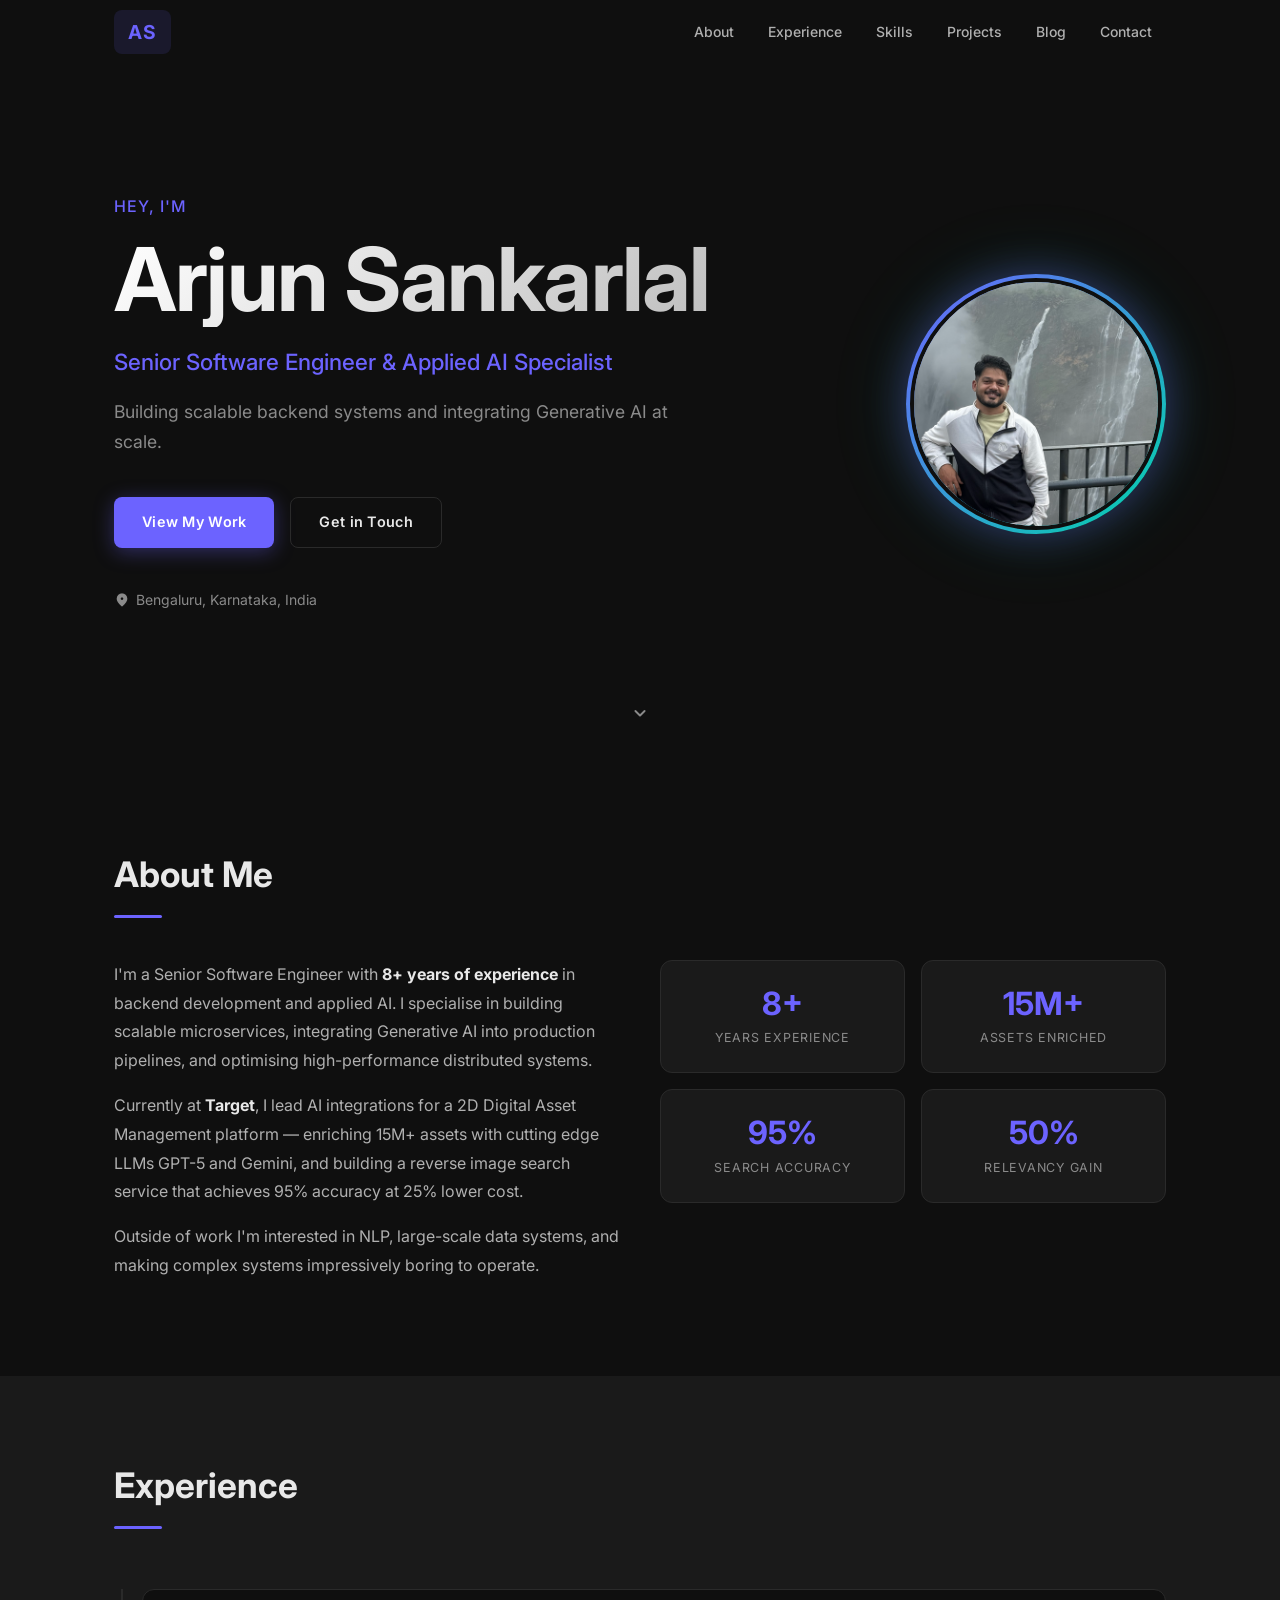
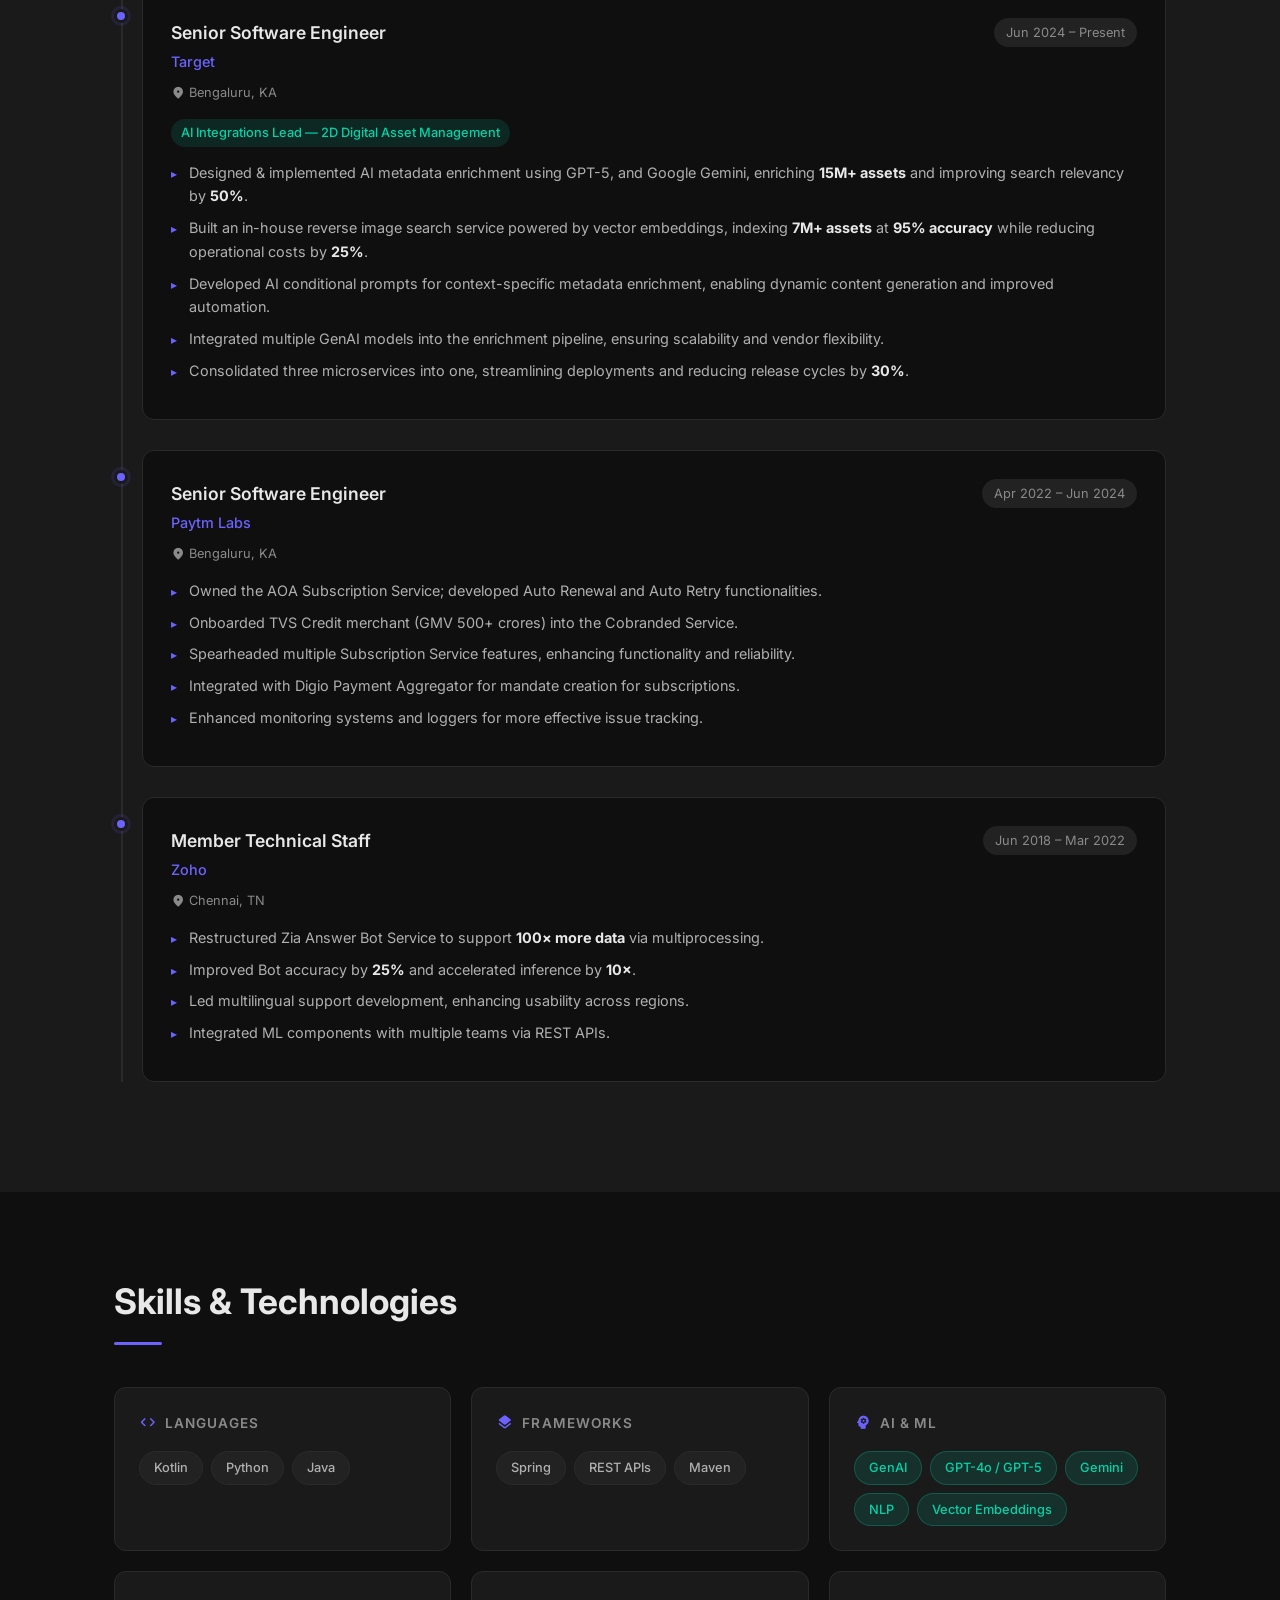
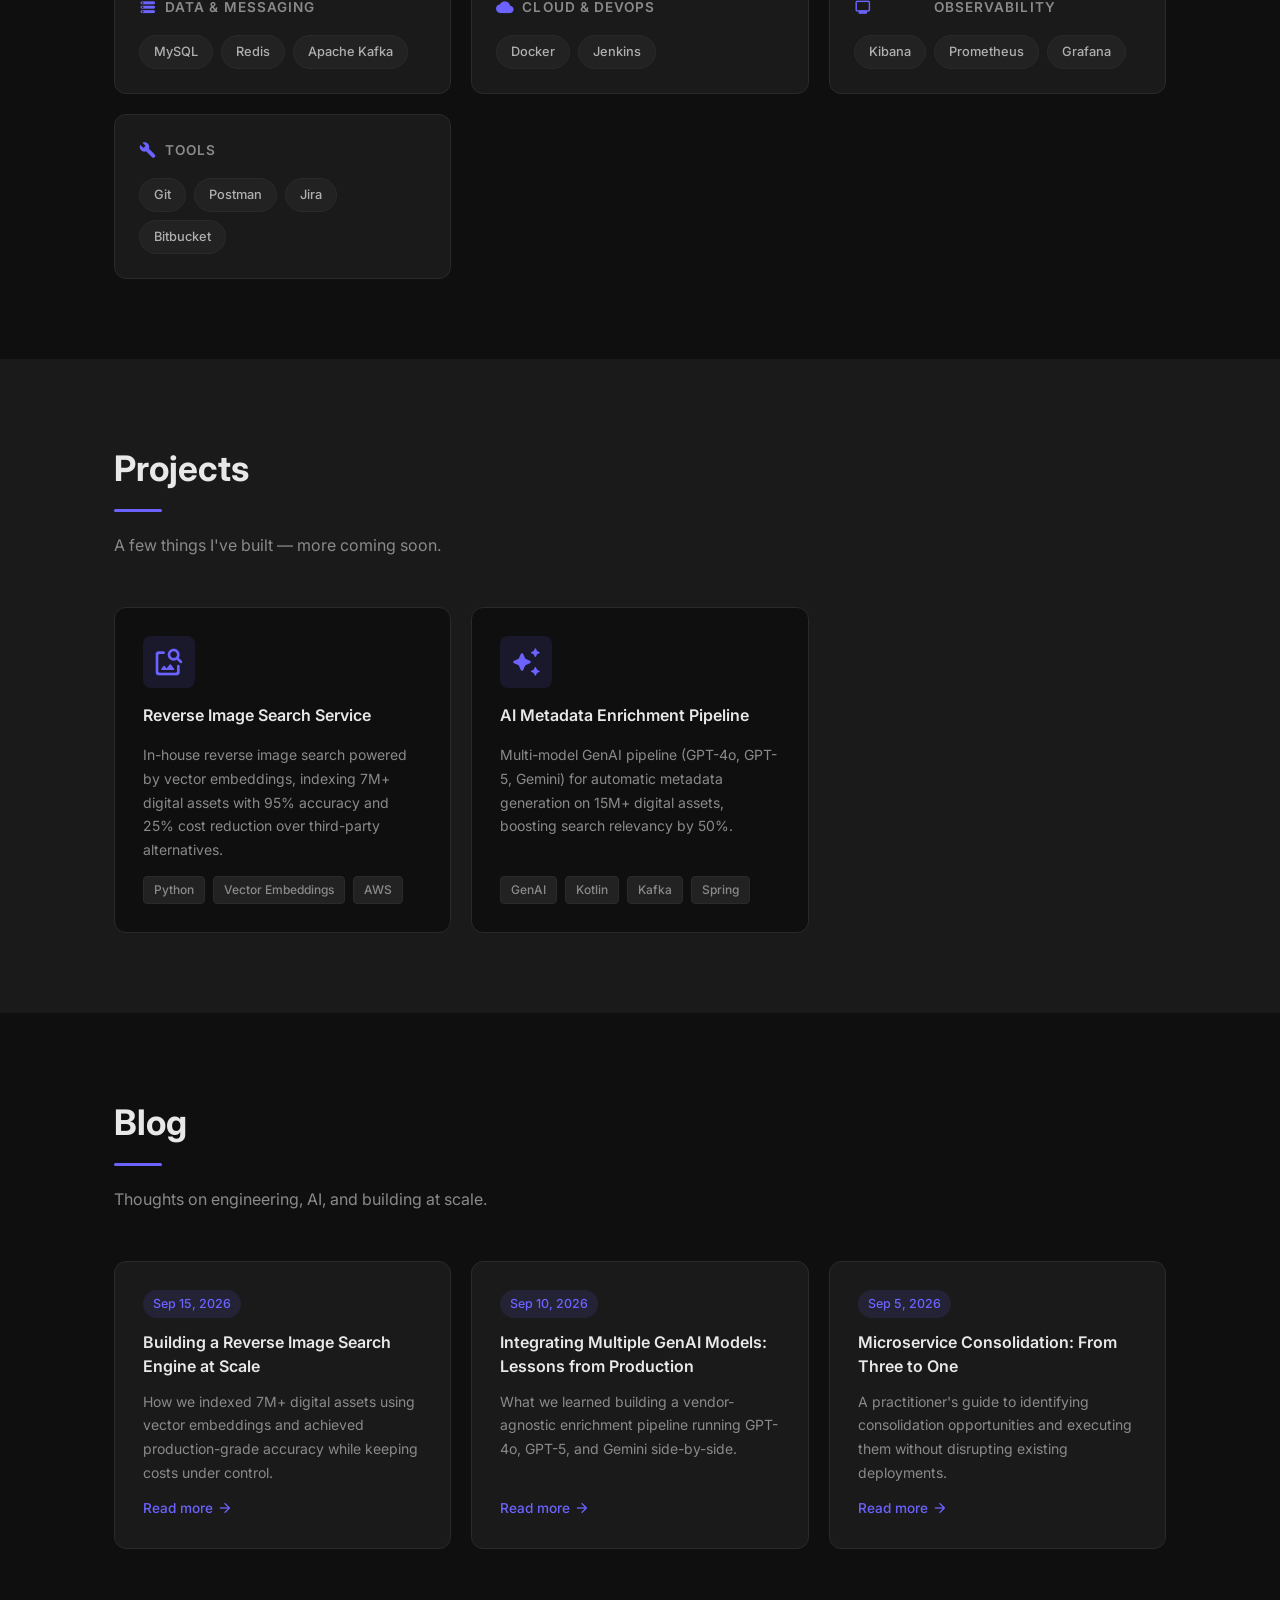
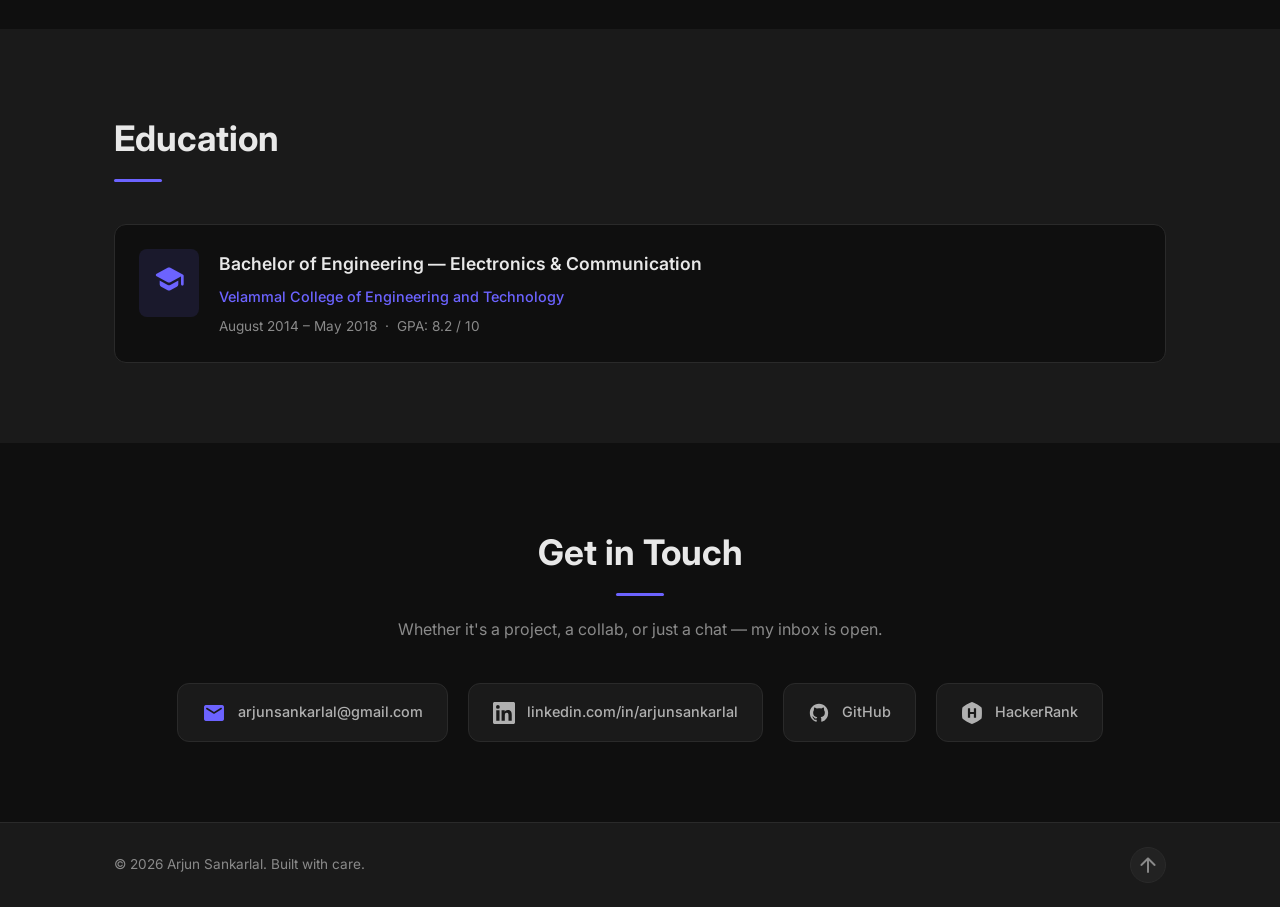
==== commit ef01a9ea: "Refactored the site" ====
--- a/index.html
+++ b/index.html
@@ -215,22 +215,22 @@
         <p class="section-sub">Thoughts on engineering, AI, and building at scale.</p>
         <div class="blog-grid">
           <article class="blog-card reveal">
-            <div class="blog-meta"><span class="blog-date">Coming Soon</span></div>
+            <div class="blog-meta"><span class="blog-date">Sep 15, 2026</span></div>
             <h3 class="blog-title">Building a Reverse Image Search Engine at Scale</h3>
             <p class="blog-excerpt">How we indexed 7M+ digital assets using vector embeddings and achieved production-grade accuracy while keeping costs under control.</p>
-            <a href="#" class="blog-link">Read more <span class="material-icons-round">arrow_forward</span></a>
+            <a href="blog/reverse-image-search.html" class="blog-link">Read more <span class="material-icons-round">arrow_forward</span></a>
           </article>
           <article class="blog-card reveal">
-            <div class="blog-meta"><span class="blog-date">Coming Soon</span></div>
+            <div class="blog-meta"><span class="blog-date">Sep 10, 2026</span></div>
             <h3 class="blog-title">Integrating Multiple GenAI Models: Lessons from Production</h3>
             <p class="blog-excerpt">What we learned building a vendor-agnostic enrichment pipeline running GPT-4o, GPT-5, and Gemini side-by-side.</p>
-            <a href="#" class="blog-link">Read more <span class="material-icons-round">arrow_forward</span></a>
+            <a href="blog/genai-integration.html" class="blog-link">Read more <span class="material-icons-round">arrow_forward</span></a>
           </article>
           <article class="blog-card reveal">
-            <div class="blog-meta"><span class="blog-date">Coming Soon</span></div>
+            <div class="blog-meta"><span class="blog-date">Sep 5, 2026</span></div>
             <h3 class="blog-title">Microservice Consolidation: From Three to One</h3>
             <p class="blog-excerpt">A practitioner's guide to identifying consolidation opportunities and executing them without disrupting existing deployments.</p>
-            <a href="#" class="blog-link">Read more <span class="material-icons-round">arrow_forward</span></a>
+            <a href="blog/microservice-consolidation.html" class="blog-link">Read more <span class="material-icons-round">arrow_forward</span></a>
           </article>
         </div>
       </div>
--- a/style.css
+++ b/style.css
@@ -57,8 +57,32 @@
   padding: 0 24px;
 }
 
+@media (max-width: 768px) {
+  .container {
+    padding: 0 16px;
+  }
+}
+
+@media (max-width: 480px) {
+  .container {
+    padding: 0 12px;
+  }
+}
+
 .section {
-  padding: 96px 0;
+  padding: 80px 0;
+}
+
+@media (max-width: 768px) {
+  .section {
+    padding: 60px 0;
+  }
+}
+
+@media (max-width: 480px) {
+  .section {
+    padding: 40px 0;
+  }
 }
 .section-alt {
   background: var(--clr-surface);
@@ -150,9 +174,15 @@
   font-size: 0.875rem;
   font-weight: 500;
   color: var(--clr-text-sub);
-  padding: 6px 14px;
+  padding: 12px 14px;
   border-radius: var(--radius-s);
   transition: color var(--transition), background var(--transition);
+}
+
+@media (max-width: 768px) {
+  .nav-link {
+    padding: 16px 14px;
+  }
 }
 .nav-link:hover, .nav-link.active {
   color: var(--clr-text);
@@ -173,11 +203,11 @@
    HERO
 ───────────────────────────────────────────── */
 .hero {
-  min-height: 100svh;
+  min-height: 85svh;
   display: flex;
   flex-direction: column;
   justify-content: center;
-  padding: calc(var(--nav-h) + 40px) 24px 60px;
+  padding: calc(var(--nav-h) + 30px) 24px 50px;
   max-width: 1100px;
   margin: 0 auto;
   position: relative;
@@ -187,7 +217,7 @@
   display: flex;
   align-items: center;
   justify-content: space-between;
-  gap: 60px;
+  gap: 40px;
 }
 
 .hero-content {
@@ -205,12 +235,26 @@
 
 .hero-photo-ring {
   position: relative;
-  width: 300px;
-  height: 300px;
+  width: 260px;
+  height: 260px;
   border-radius: 50%;
   padding: 4px;
   background: linear-gradient(135deg, var(--clr-primary) 0%, var(--clr-accent) 100%);
   box-shadow: 0 0 40px rgba(108,99,255,.35), 0 0 80px rgba(0,212,170,.15);
+}
+
+@media (max-width: 768px) {
+  .hero-photo-ring {
+    width: 220px;
+    height: 220px;
+  }
+}
+
+@media (max-width: 480px) {
+  .hero-photo-ring {
+    width: 180px;
+    height: 180px;
+  }
 }
 
 .hero-photo {
@@ -324,9 +368,9 @@
 .about-grid {
   display: grid;
   grid-template-columns: 1fr 1fr;
-  gap: 60px;
+  gap: 40px;
   align-items: start;
-  margin-top: 40px;
+  margin-top: 30px;
 }
 
 .about-text p {
@@ -393,7 +437,7 @@
 
 .timeline-item {
   position: relative;
-  margin-bottom: 40px;
+  margin-bottom: 30px;
 }
 
 .timeline-marker {
@@ -499,7 +543,7 @@
   display: grid;
   grid-template-columns: repeat(auto-fill, minmax(280px, 1fr));
   gap: 20px;
-  margin-top: 40px;
+  margin-top: 30px;
 }
 
 .skill-group {
@@ -565,7 +609,7 @@
 .projects-grid {
   display: grid;
   grid-template-columns: repeat(auto-fill, minmax(300px, 1fr));
-  gap: 24px;
+  gap: 20px;
   margin-top: 8px;
 }
 
@@ -637,7 +681,7 @@
 .blog-grid {
   display: grid;
   grid-template-columns: repeat(auto-fill, minmax(300px, 1fr));
-  gap: 24px;
+  gap: 20px;
   margin-top: 8px;
 }
 
@@ -698,13 +742,13 @@
 ───────────────────────────────────────────── */
 .edu-card {
   display: flex;
-  gap: 24px;
+  gap: 20px;
   align-items: flex-start;
   background: var(--clr-bg);
   border: 1px solid var(--clr-border);
   border-radius: var(--radius-m);
-  padding: 32px;
-  margin-top: 40px;
+  padding: 24px;
+  margin-top: 30px;
   transition: border-color var(--transition);
 }
 .edu-card:hover { border-color: rgba(108,99,255,.4); }
@@ -830,6 +874,15 @@
   .nav-links.open { display: flex; }
   .nav-hamburger { display: flex; align-items: center; justify-content: center; }
 
+  .hero-layout {
+    flex-direction: column;
+    text-align: center;
+  }
+
+  .hero-photo-wrap {
+    margin-top: 30px;
+  }
+
   .about-grid {
     grid-template-columns: 1fr;
     gap: 40px;
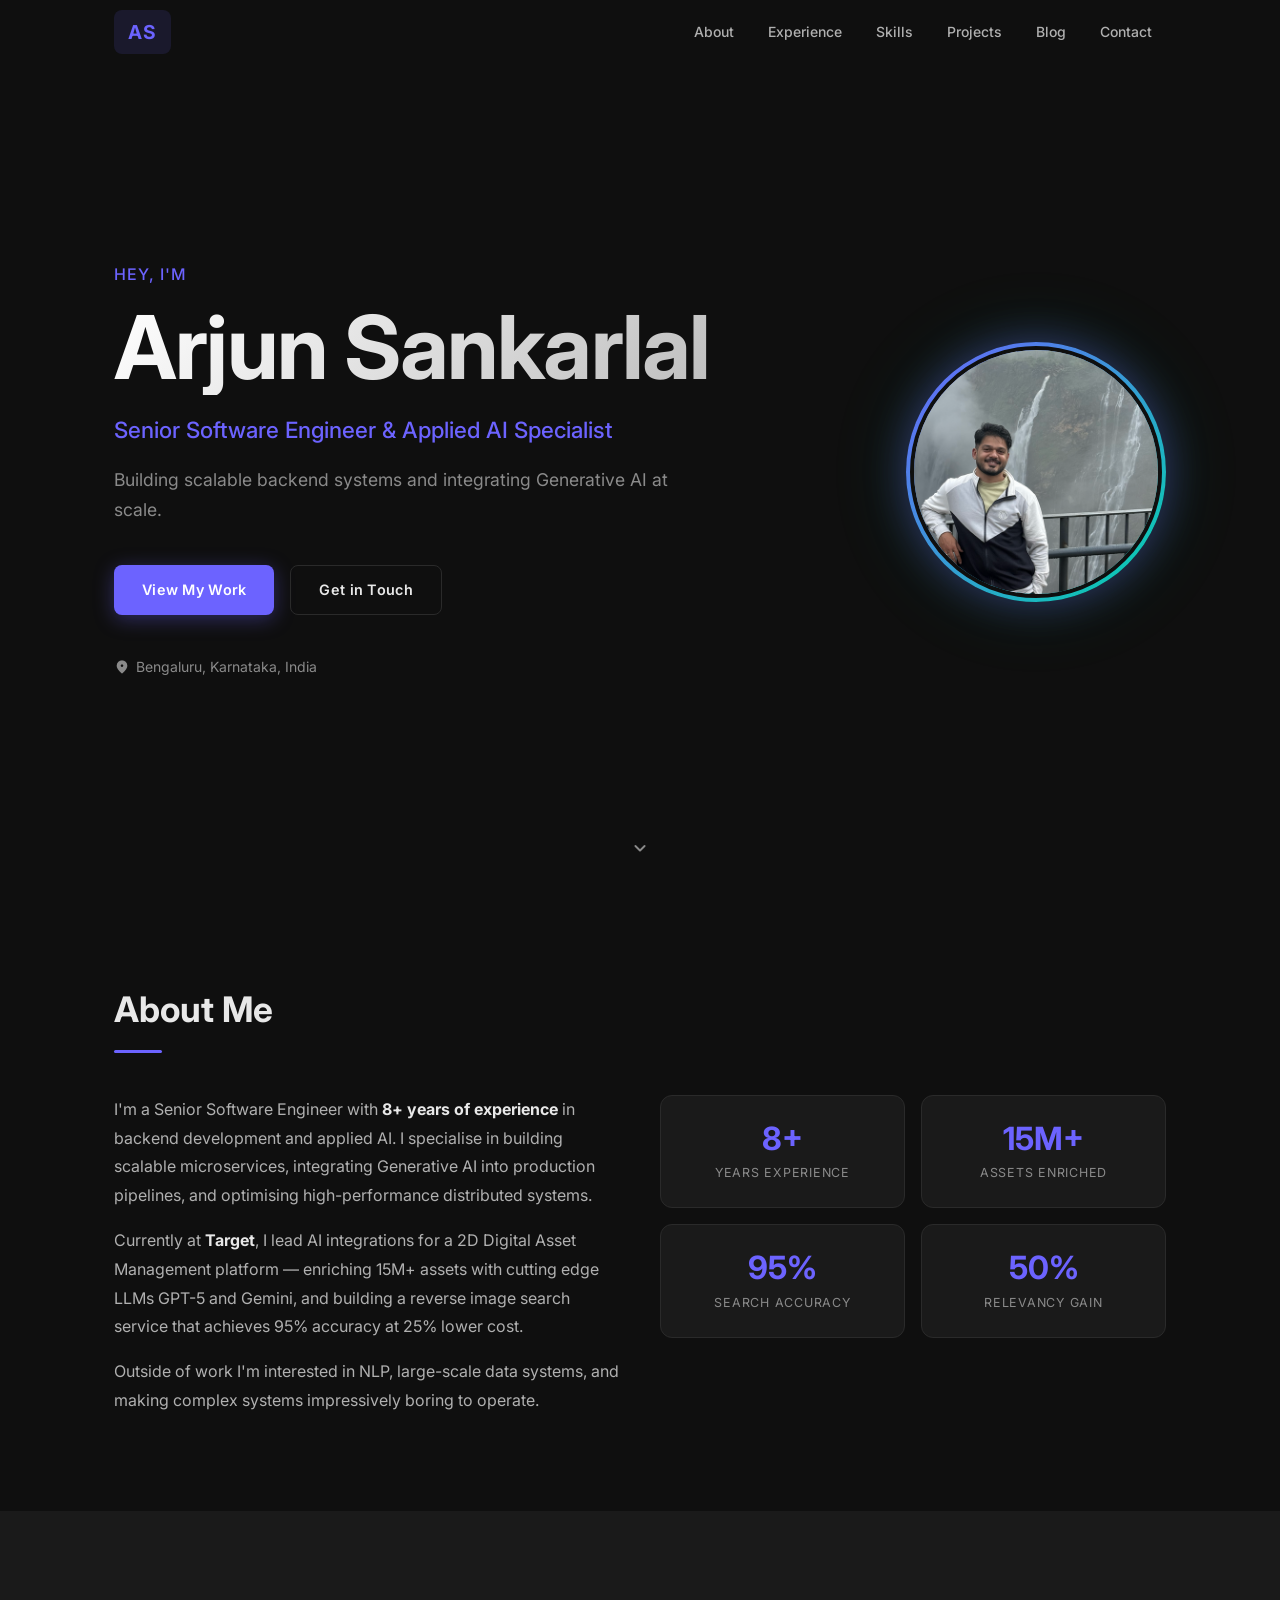
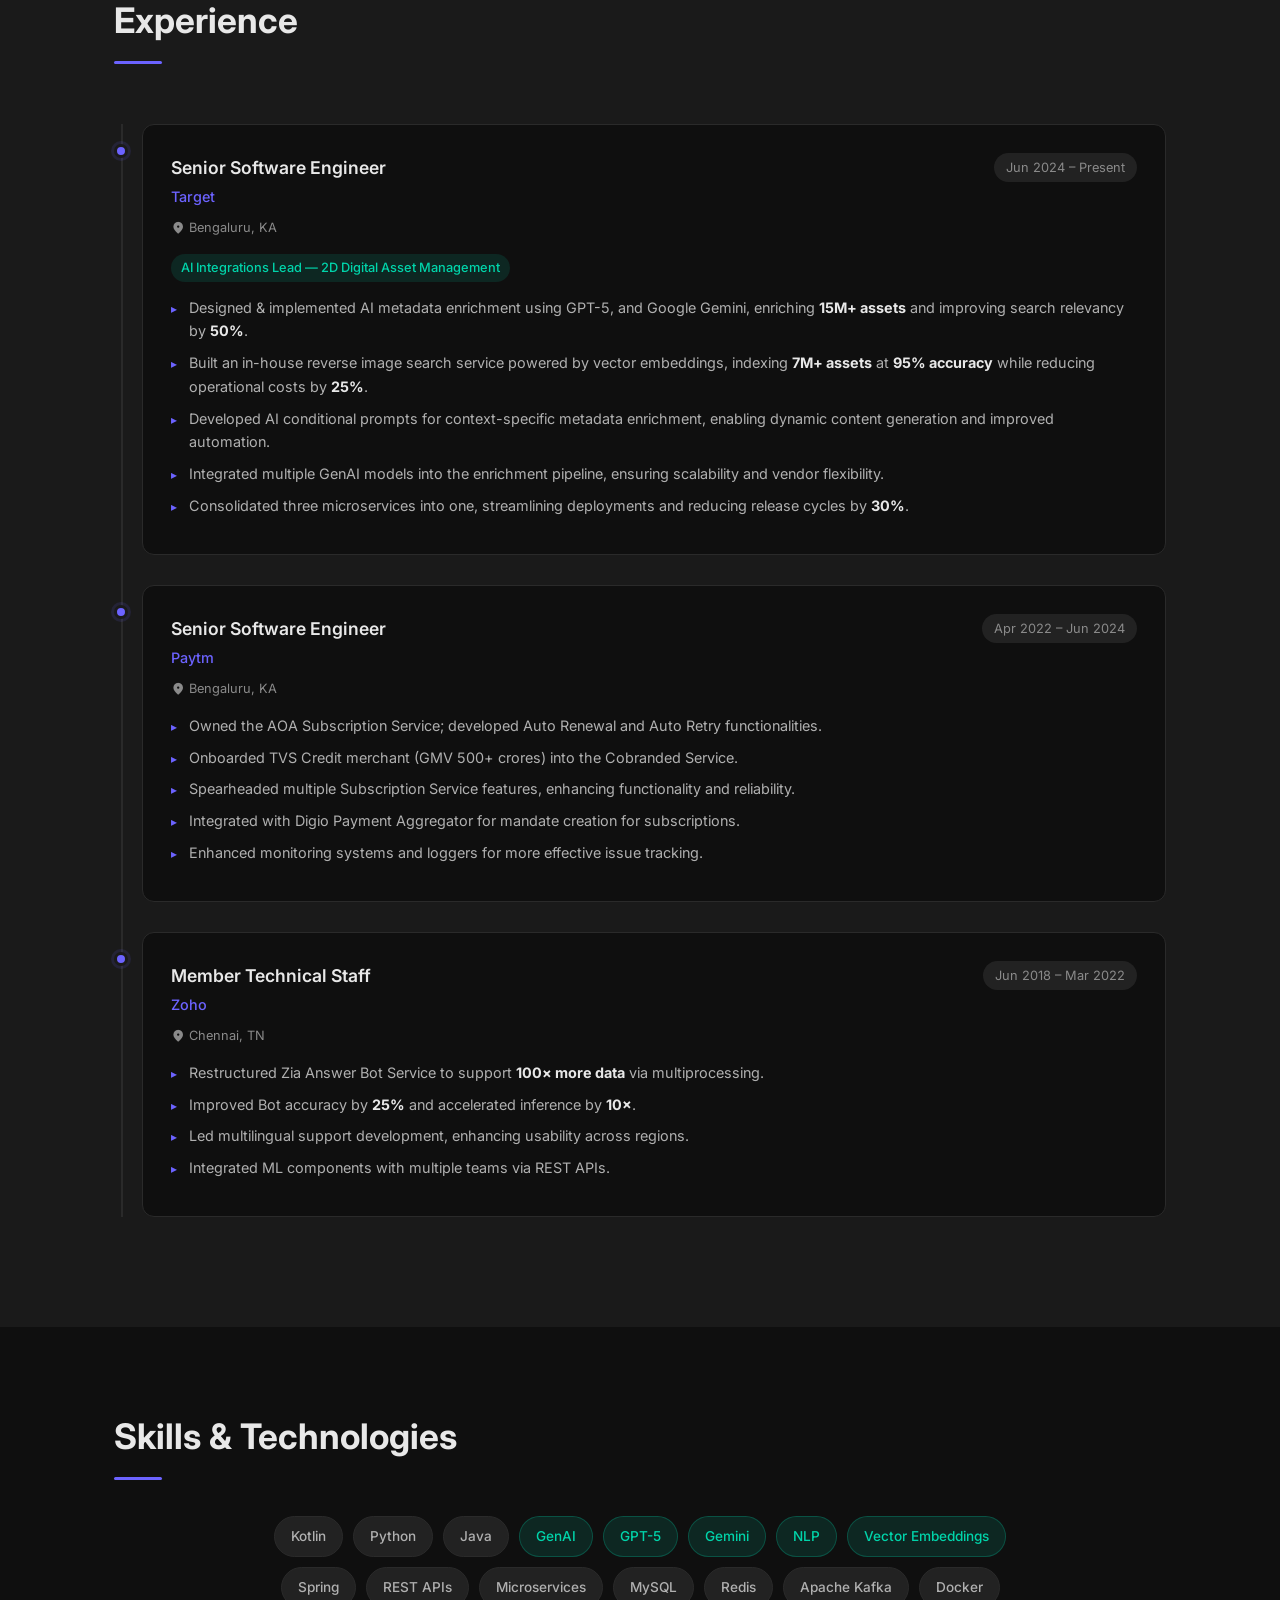
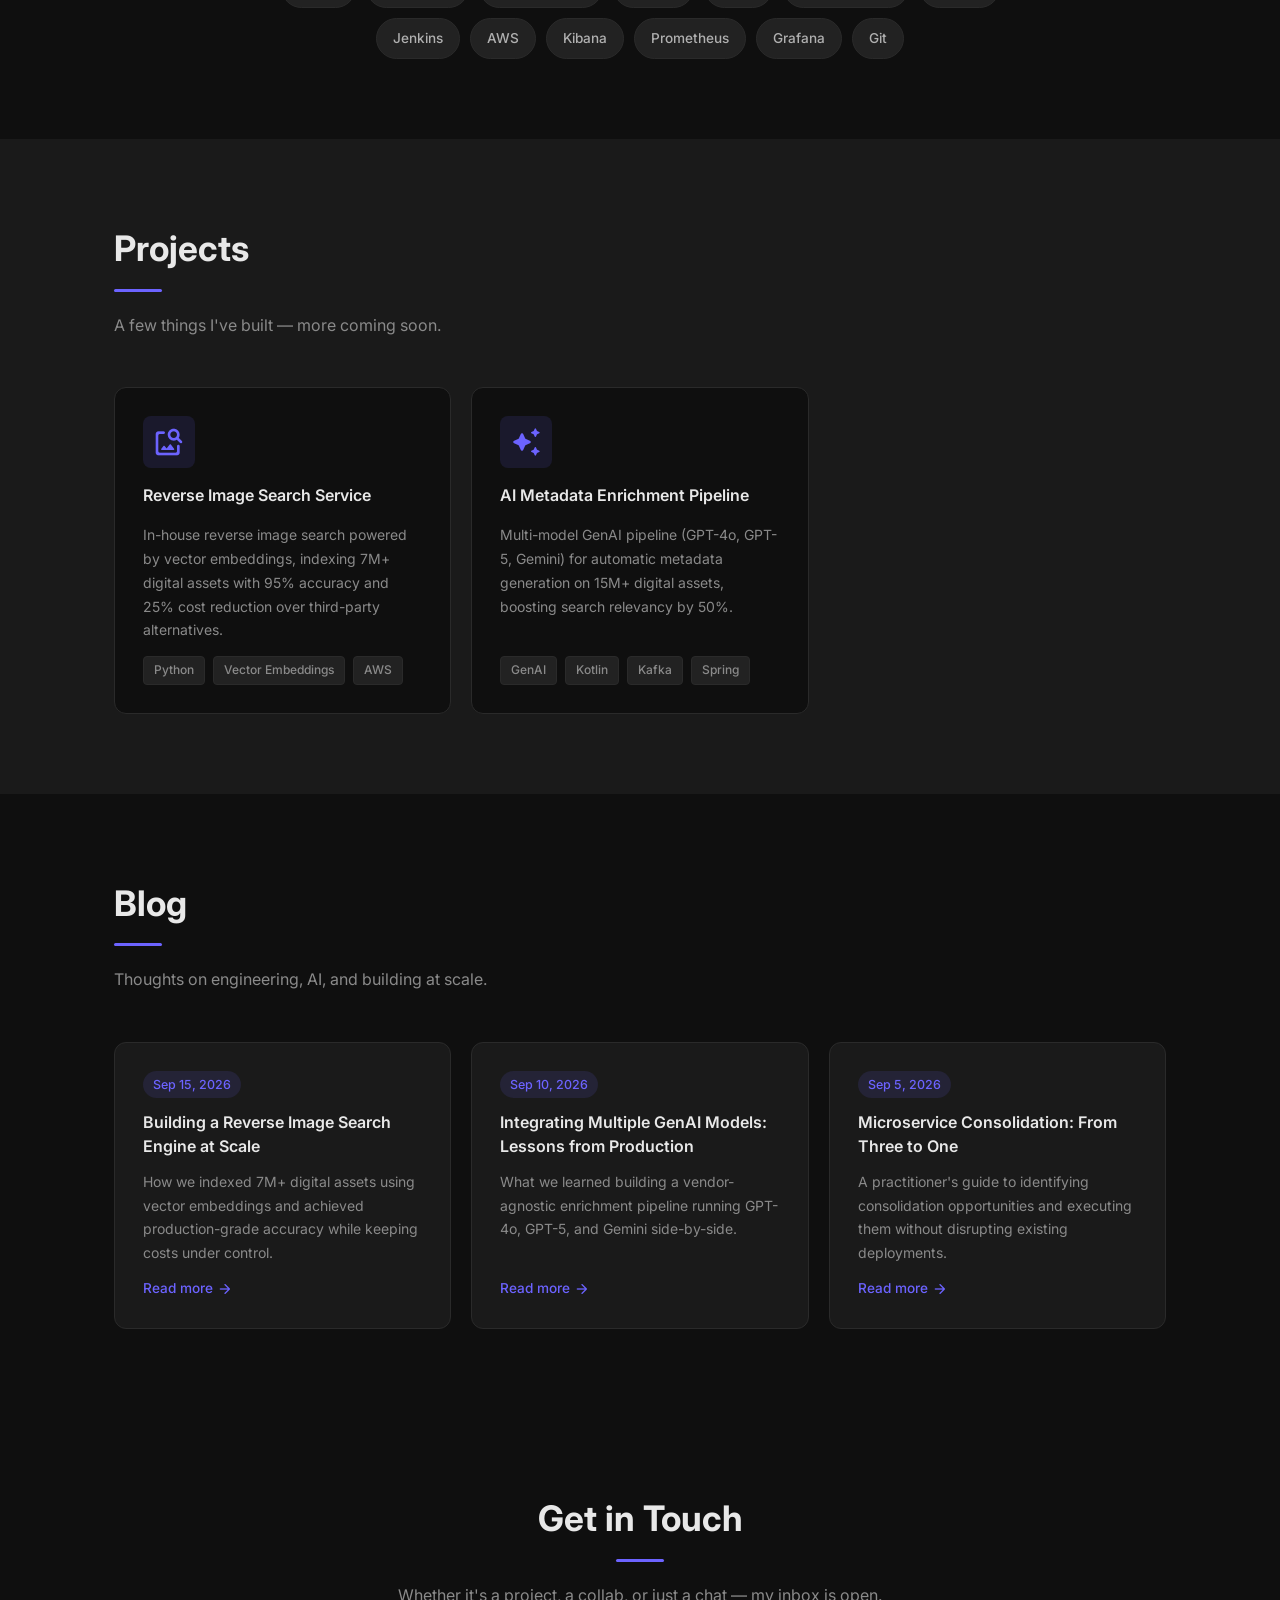
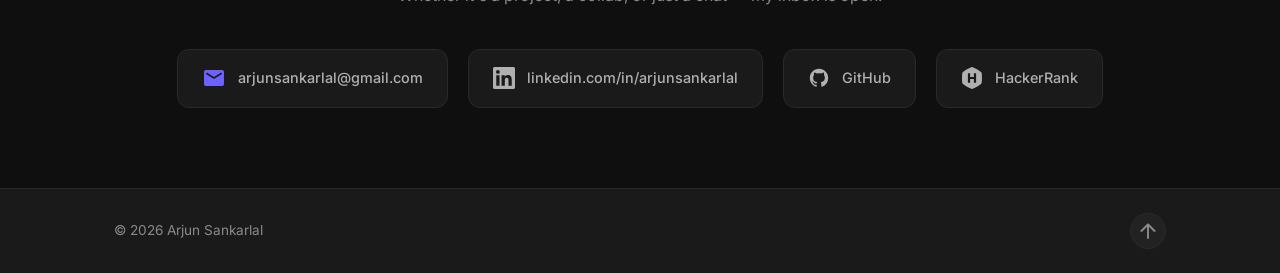
==== commit 74bfd5de: "Refactored the website" ====
--- a/index.html
+++ b/index.html
@@ -109,7 +109,7 @@
               <div class="timeline-header">
                 <div>
                   <h3 class="timeline-role">Senior Software Engineer</h3>
-                  <p class="timeline-company">Paytm Labs</p>
+                  <p class="timeline-company">Paytm</p>
                 </div>
                 <span class="timeline-period">Apr 2022 – Jun 2024</span>
               </div>
@@ -151,35 +151,28 @@
     <section id="skills" class="section">
       <div class="container">
         <h2 class="section-title">Skills &amp; Technologies</h2>
-        <div class="skills-grid">
-          <div class="skill-group reveal">
-            <h3 class="skill-group-title"><span class="material-icons-round">code</span> Languages</h3>
-            <div class="skill-chips"><span class="chip">Kotlin</span><span class="chip">Python</span><span class="chip">Java</span></div>
-          </div>
-          <div class="skill-group reveal">
-            <h3 class="skill-group-title"><span class="material-icons-round">layers</span> Frameworks</h3>
-            <div class="skill-chips"><span class="chip">Spring</span><span class="chip">REST APIs</span><span class="chip">Maven</span></div>
-          </div>
-          <div class="skill-group reveal">
-            <h3 class="skill-group-title"><span class="material-icons-round">psychology</span> AI &amp; ML</h3>
-            <div class="skill-chips"><span class="chip chip-accent">GenAI</span><span class="chip chip-accent">GPT-4o / GPT-5</span><span class="chip chip-accent">Gemini</span><span class="chip chip-accent">NLP</span><span class="chip chip-accent">Vector Embeddings</span></div>
-          </div>
-          <div class="skill-group reveal">
-            <h3 class="skill-group-title"><span class="material-icons-round">storage</span> Data &amp; Messaging</h3>
-            <div class="skill-chips"><span class="chip">MySQL</span><span class="chip">Redis</span><span class="chip">Apache Kafka</span></div>
-          </div>
-          <div class="skill-group reveal">
-            <h3 class="skill-group-title"><span class="material-icons-round">cloud</span> Cloud &amp; DevOps</h3>
-            <div class="skill-chips"><span class="chip">Docker</span><span class="chip">Jenkins</span></div>
-          </div>
-          <div class="skill-group reveal">
-            <h3 class="skill-group-title"><span class="material-icons-round">monitoring</span> Observability</h3>
-            <div class="skill-chips"><span class="chip">Kibana</span><span class="chip">Prometheus</span><span class="chip">Grafana</span></div>
-          </div>
-          <div class="skill-group reveal">
-            <h3 class="skill-group-title"><span class="material-icons-round">build</span> Tools</h3>
-            <div class="skill-chips"><span class="chip">Git</span><span class="chip">Postman</span><span class="chip">Jira</span><span class="chip">Bitbucket</span></div>
-          </div>
+        <div class="skills-cloud reveal">
+          <span class="skill-tag">Kotlin</span>
+          <span class="skill-tag">Python</span>
+          <span class="skill-tag">Java</span>
+          <span class="skill-tag skill-tag-accent">GenAI</span>
+          <span class="skill-tag skill-tag-accent">GPT-5</span>
+          <span class="skill-tag skill-tag-accent">Gemini</span>
+          <span class="skill-tag skill-tag-accent">NLP</span>
+          <span class="skill-tag skill-tag-accent">Vector Embeddings</span>
+          <span class="skill-tag">Spring</span>
+          <span class="skill-tag">REST APIs</span>
+          <span class="skill-tag">Microservices</span>
+          <span class="skill-tag">MySQL</span>
+          <span class="skill-tag">Redis</span>
+          <span class="skill-tag">Apache Kafka</span>
+          <span class="skill-tag">Docker</span>
+          <span class="skill-tag">Jenkins</span>
+          <span class="skill-tag">AWS</span>
+          <span class="skill-tag">Kibana</span>
+          <span class="skill-tag">Prometheus</span>
+          <span class="skill-tag">Grafana</span>
+          <span class="skill-tag">Git</span>
         </div>
       </div>
     </section>
@@ -236,20 +229,6 @@
       </div>
     </section>
 
-    <section id="education" class="section section-alt">
-      <div class="container">
-        <h2 class="section-title">Education</h2>
-        <div class="edu-card reveal">
-          <div class="edu-icon"><span class="material-icons-round">school</span></div>
-          <div class="edu-info">
-            <h3 class="edu-degree">Bachelor of Engineering — Electronics &amp; Communication</h3>
-            <p class="edu-school">Velammal College of Engineering and Technology</p>
-            <p class="edu-detail">August 2014 – May 2018 &nbsp;·&nbsp; GPA: 8.2 / 10</p>
-          </div>
-        </div>
-      </div>
-    </section>
-
     <section id="contact" class="section">
       <div class="container contact-container">
         <h2 class="section-title">Get in Touch</h2>
@@ -278,7 +257,7 @@
 
   <footer class="site-footer">
     <div class="container footer-inner">
-      <p>&copy; <span id="footer-year"></span> Arjun Sankarlal. Built with care.</p>
+      <p>&copy; <span id="footer-year"></span> Arjun Sankarlal</p>
       <a href="#hero" class="back-to-top" aria-label="Back to top">
         <span class="material-icons-round">arrow_upward</span>
       </a>
--- a/style.css
+++ b/style.css
@@ -203,10 +203,11 @@
    HERO
 ───────────────────────────────────────────── */
 .hero {
-  min-height: 85svh;
+  min-height: 100svh;
   display: flex;
   flex-direction: column;
   justify-content: center;
+  align-items: center;
   padding: calc(var(--nav-h) + 30px) 24px 50px;
   max-width: 1100px;
   margin: 0 auto;
@@ -215,9 +216,11 @@
 
 .hero-layout {
   display: flex;
+  flex-direction: row;
   align-items: center;
   justify-content: space-between;
-  gap: 40px;
+  gap: 50px;
+  width: 100%;
 }
 
 .hero-content {
@@ -546,6 +549,48 @@
   margin-top: 30px;
 }
 
+.skills-cloud {
+  display: flex;
+  flex-wrap: wrap;
+  gap: 10px;
+  margin-top: 24px;
+  justify-content: center;
+  max-width: 800px;
+  margin-left: auto;
+  margin-right: auto;
+}
+
+.skill-tag {
+  background: var(--clr-surface2);
+  color: var(--clr-text-sub);
+  font-size: 0.85rem;
+  font-weight: 500;
+  padding: 8px 16px;
+  border-radius: 99px;
+  border: 1px solid var(--clr-border);
+  transition: background var(--transition), color var(--transition), border-color var(--transition), transform var(--transition);
+  cursor: default;
+}
+
+.skill-tag:hover {
+  background: var(--clr-primary-dim);
+  border-color: var(--clr-primary);
+  color: var(--clr-text);
+  transform: translateY(-2px);
+}
+
+.skill-tag-accent {
+  background: var(--clr-accent-dim);
+  border-color: rgba(0,212,170,.25);
+  color: var(--clr-accent);
+}
+
+.skill-tag-accent:hover {
+  background: rgba(0,212,170,.2);
+  border-color: var(--clr-accent);
+  color: var(--clr-accent);
+}
+
 .skill-group {
   background: var(--clr-surface);
   border: 1px solid var(--clr-border);
@@ -738,48 +783,6 @@
 .blog-link .material-icons-round { font-size: 1rem; }
 
 /* ─────────────────────────────────────────────
-   EDUCATION
-───────────────────────────────────────────── */
-.edu-card {
-  display: flex;
-  gap: 20px;
-  align-items: flex-start;
-  background: var(--clr-bg);
-  border: 1px solid var(--clr-border);
-  border-radius: var(--radius-m);
-  padding: 24px;
-  margin-top: 30px;
-  transition: border-color var(--transition);
-}
-.edu-card:hover { border-color: rgba(108,99,255,.4); }
-
-.edu-icon {
-  background: var(--clr-primary-dim);
-  border-radius: var(--radius-s);
-  padding: 14px;
-  flex-shrink: 0;
-}
-.edu-icon .material-icons-round {
-  font-size: 2rem;
-  color: var(--clr-primary);
-}
-
-.edu-degree {
-  font-size: 1.1rem;
-  font-weight: 600;
-  color: var(--clr-text);
-  margin-bottom: 6px;
-}
-.edu-school {
-  font-size: 0.9rem;
-  color: var(--clr-primary);
-  font-weight: 500;
-  margin-bottom: 6px;
-}
-.edu-detail {
-  font-size: 0.85rem;
-  color: var(--clr-text-muted);
-}
 
 /* ─────────────────────────────────────────────
    CONTACT
@@ -899,7 +902,6 @@
   .projects-grid,
   .blog-grid { grid-template-columns: 1fr; }
 
-  .edu-card { flex-direction: column; }
 
   .contact-links { flex-direction: column; align-items: center; }
 
